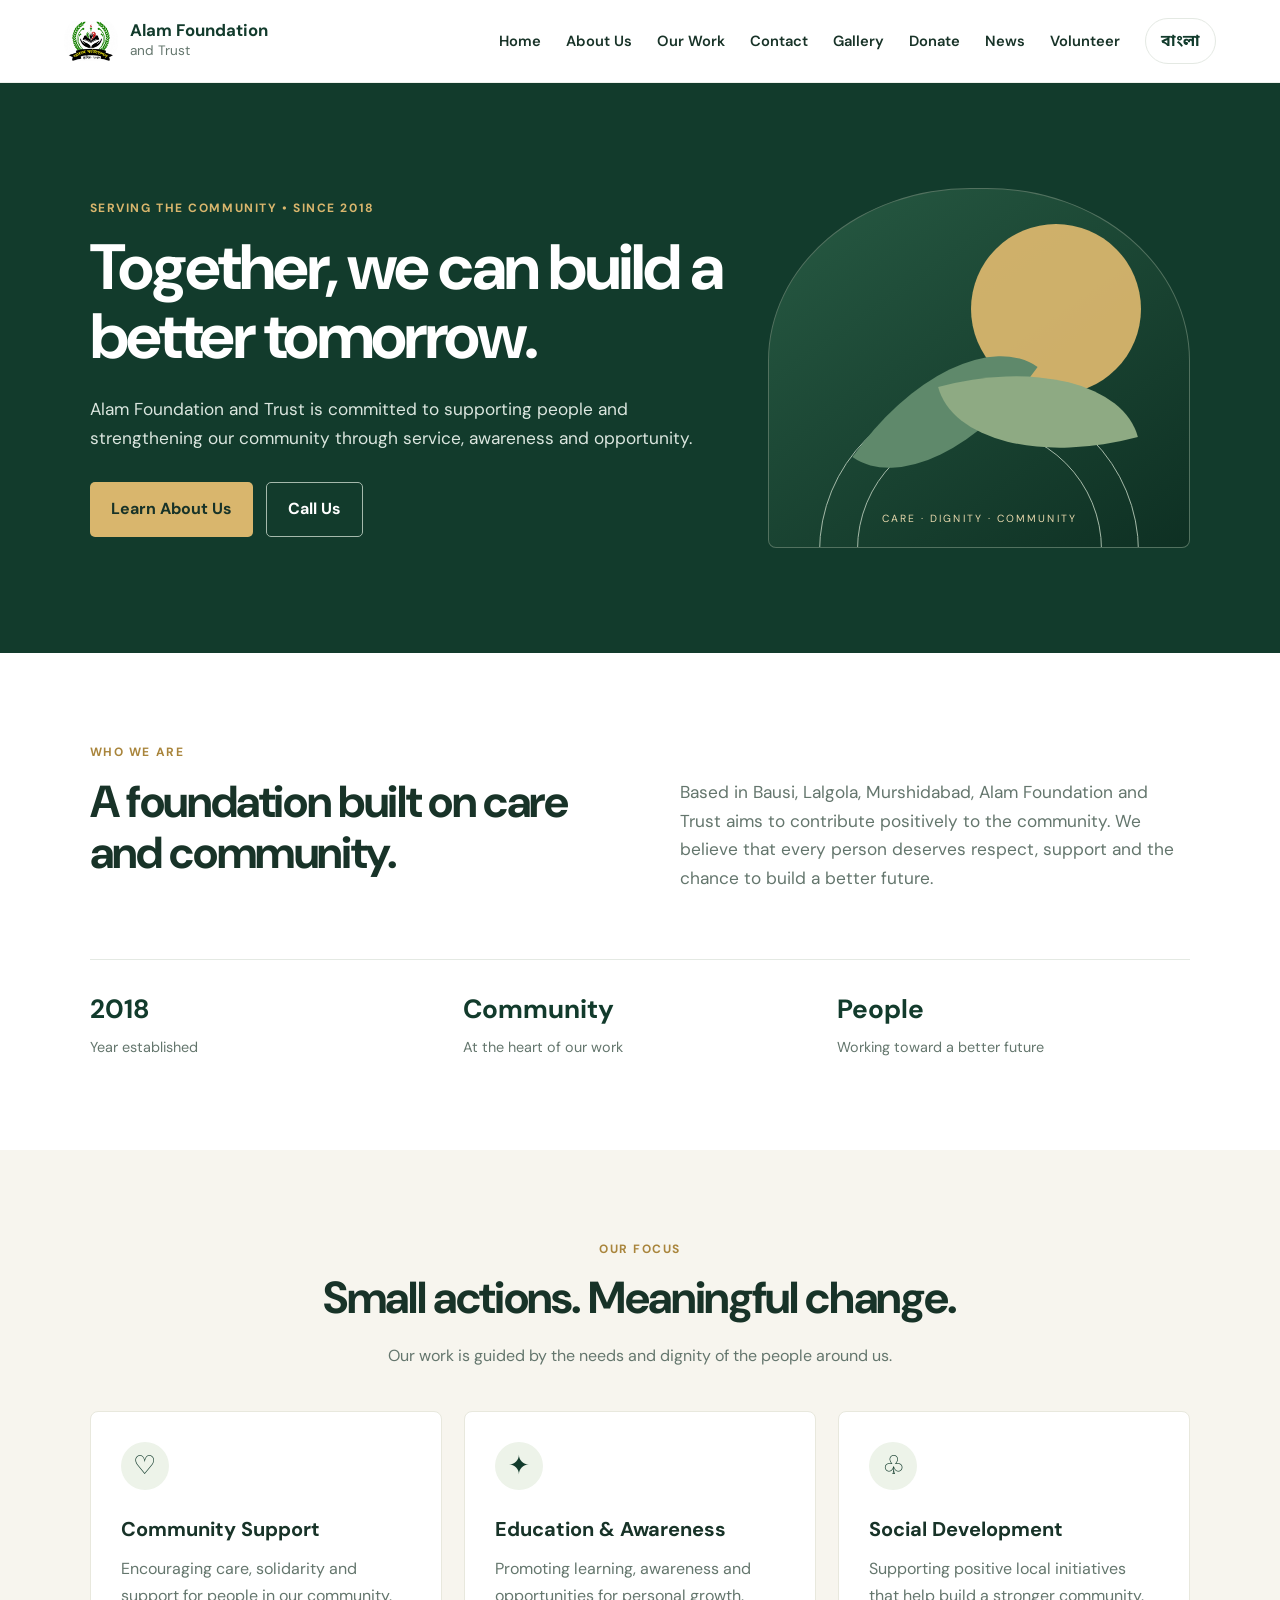
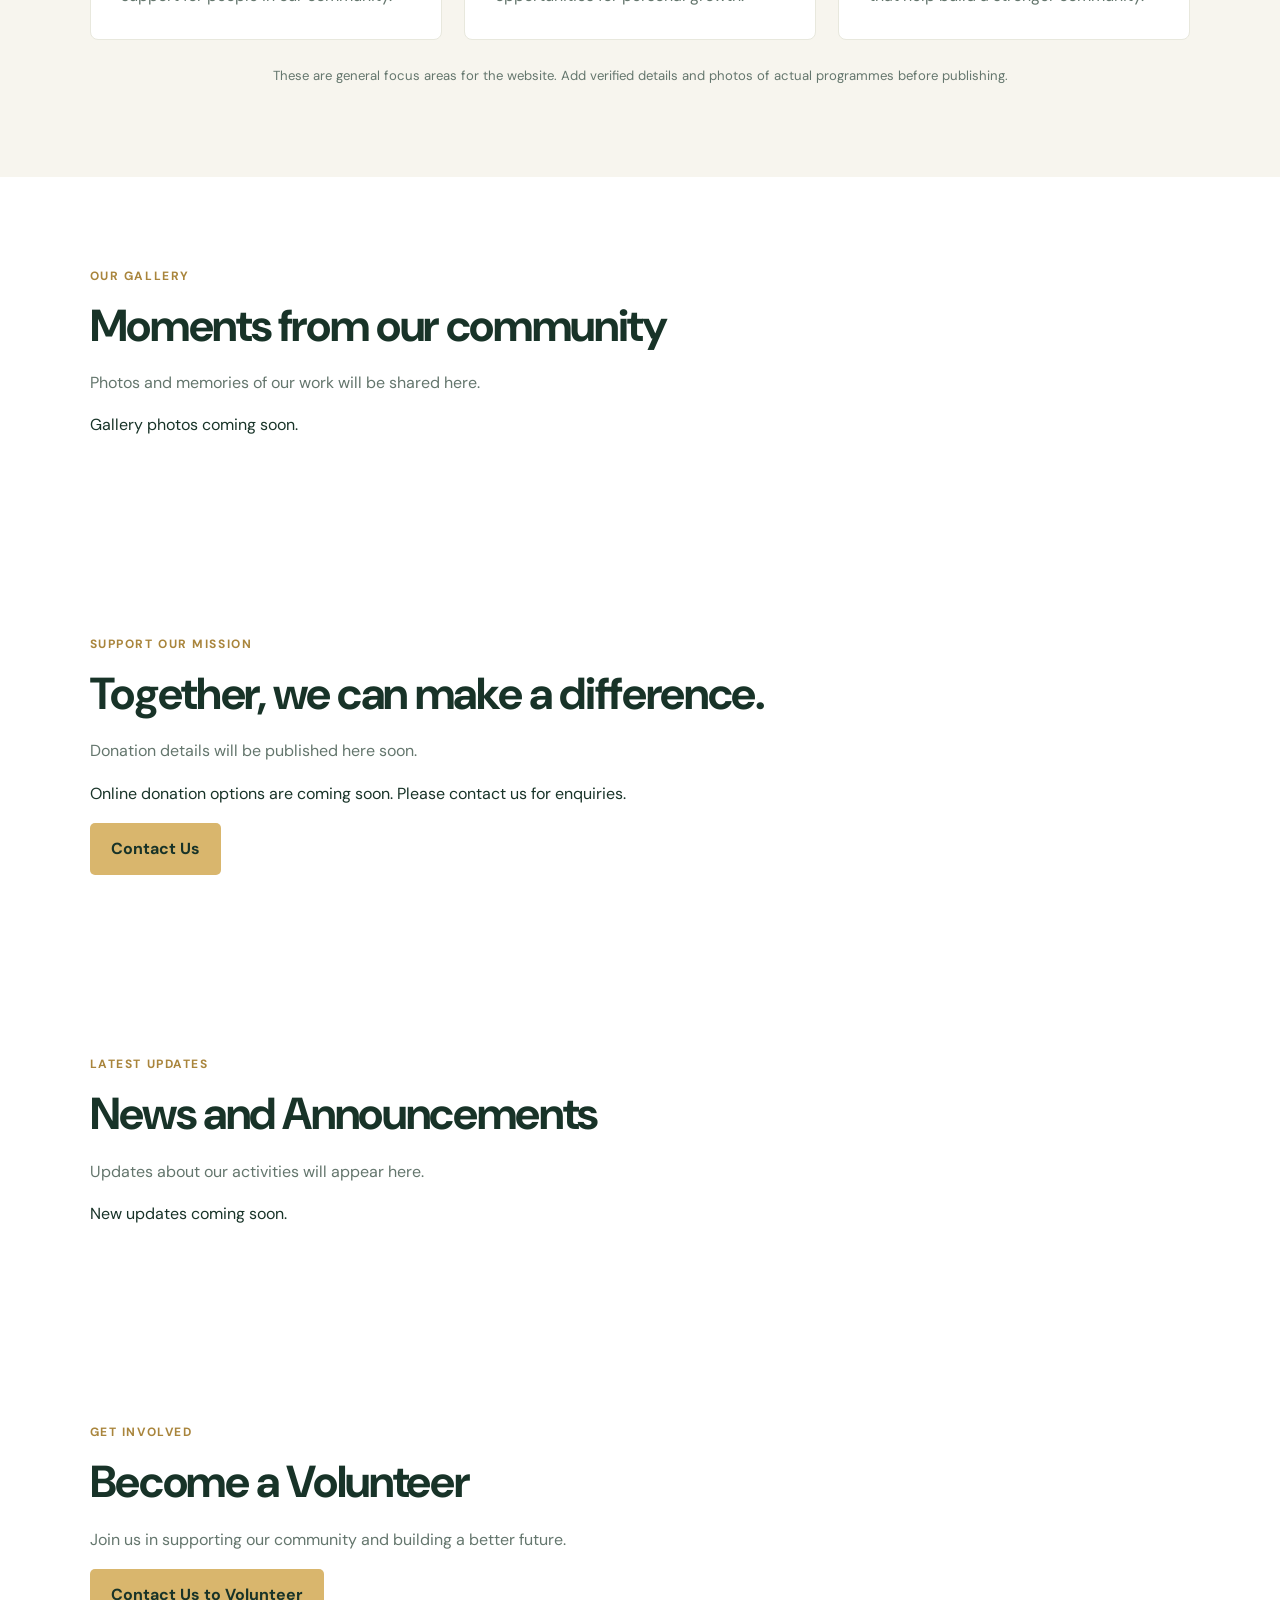
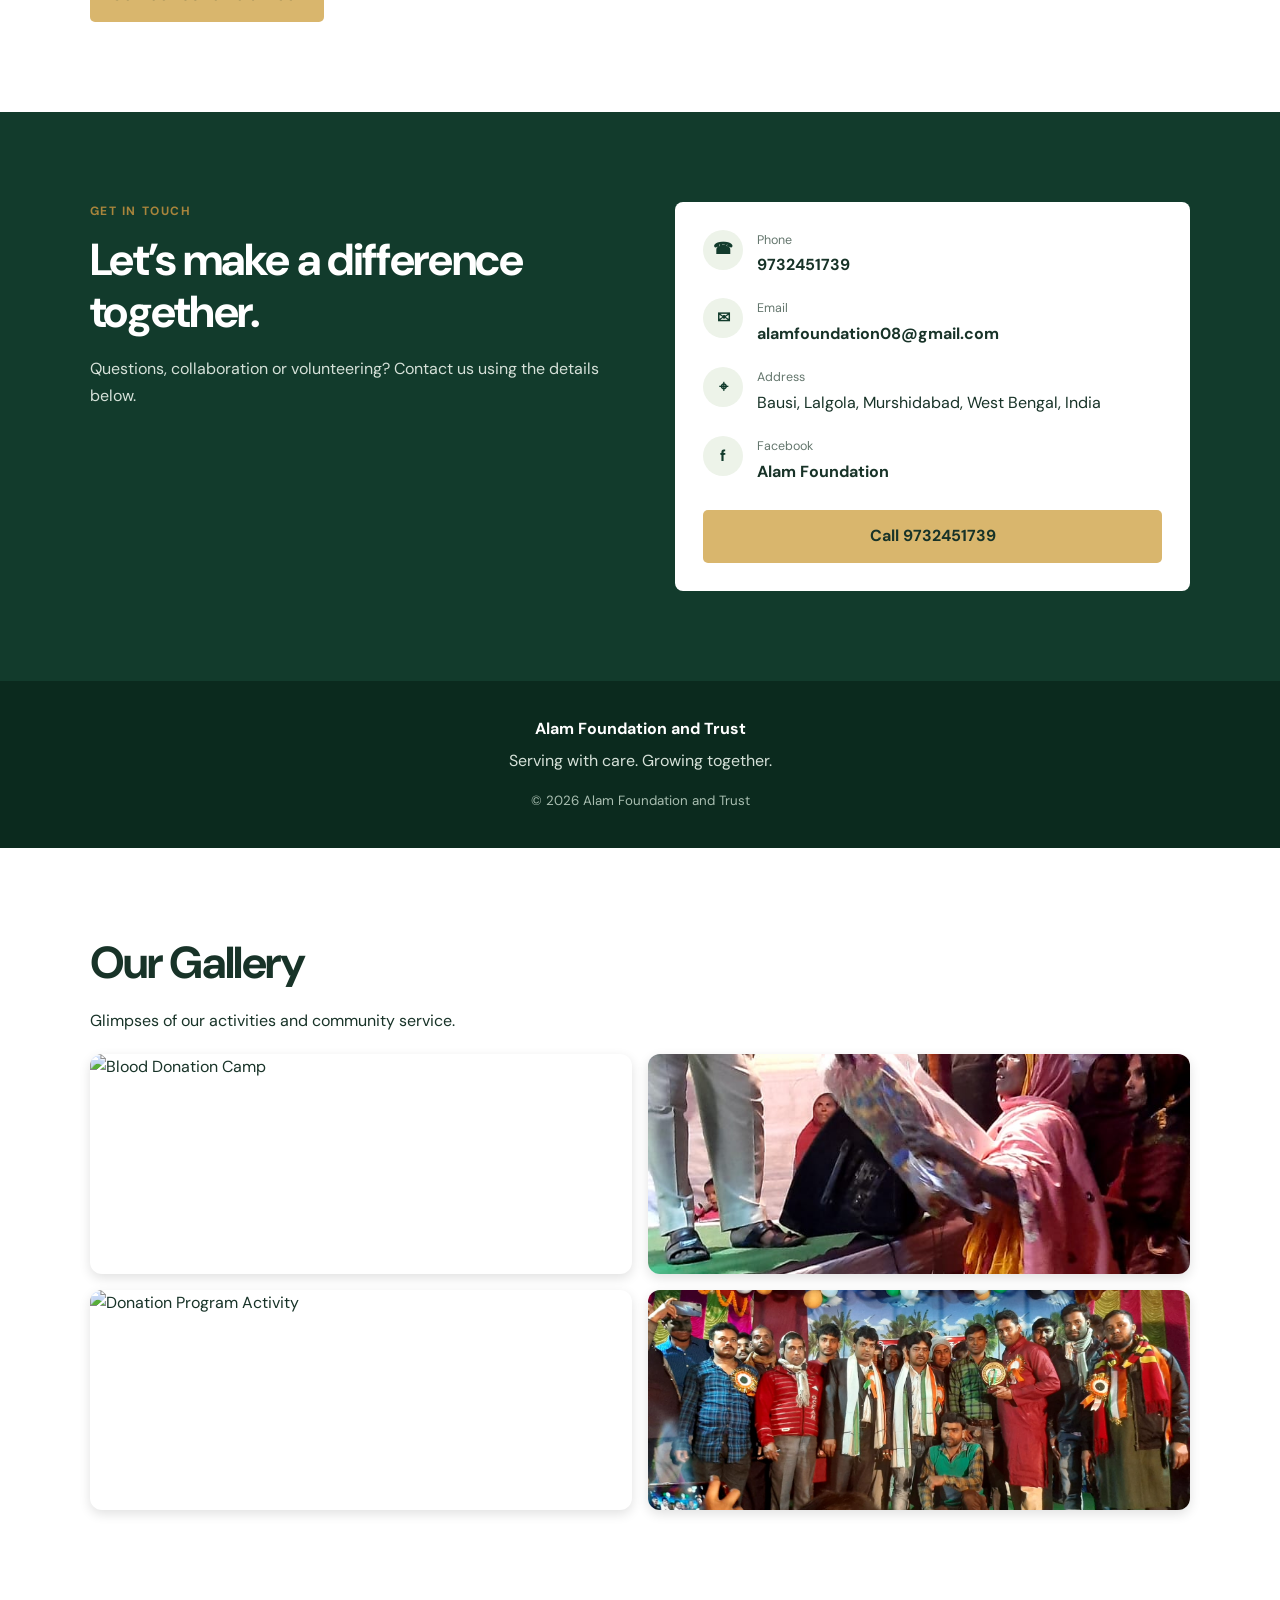
==== index.html @ 1c39ee9f "Update index.html" ====
<!doctype html>
<html lang="en">
<head>
  <meta charset="utf-8">
  <meta name="viewport" content="width=device-width, initial-scale=1">
  <meta name="theme-color" content="#123b2c">
  <meta name="description" content="Alam Foundation and Trust — community support, education and social development in Bausi, Lalgola, Murshidabad.">
  <title>Alam Foundation and Trust</title>
  <link rel="stylesheet" href="styles.css">
</head>
<body>
  <header class="site-header">
    <a class="brand" href="#home" aria-label="Alam Foundation and Trust home">
      <img src="./assets/alam-foundation-logo.png" alt="Alam Foundation and Trust logo" class="logo">
      <span><strong>Alam Foundation</strong><small>and Trust</small></span>
    </a>
    <button class="menu-toggle" id="menuToggle" aria-label="Open navigation" aria-expanded="false">☰</button>
    <nav id="nav">
      <a href="#home" data-en="Home" data-bn="হোম">Home</a>
      <a href="#about" data-en="About Us" data-bn="আমাদের সম্পর্কে">About Us</a>
      <a href="#activities" data-en="Our Work" data-bn="আমাদের কাজ">Our Work</a>
      <a href="#contact" data-en="Contact" data-bn="যোগাযোগ">Contact</a>
      <a href="#gallery" data-en="Gallery" data-bn="গ্যালারি">Gallery</a>
<a href="#donate" data-en="Donate" data-bn="অনুদান">Donate</a>
<a href="#news" data-en="News" data-bn="খবর">News</a>
<a href="#volunteer" data-en="Volunteer" data-bn="স্বেচ্ছাসেবক">Volunteer</a>
      <button id="languageToggle" class="language-btn" type="button">বাংলা</button>
    </nav>
  </header>

  <main>
    <section class="hero" id="home">
      <div class="hero-content">
        <p class="eyebrow" data-en="Serving the community • Since 2018" data-bn="সমাজের পাশে • ২০১৮ সাল থেকে">Serving the community • Since 2018</p>
        <h1 data-en="Together, we can build a better tomorrow." data-bn="একসঙ্গে গড়ে তুলি আরও সুন্দর আগামী।">Together, we can build a better tomorrow.</h1>
        <p class="hero-copy" data-en="Alam Foundation and Trust is committed to supporting people and strengthening our community through service, awareness and opportunity." data-bn="আলম ফাউন্ডেশন অ্যান্ড ট্রাস্ট মানুষের পাশে থাকা এবং সেবা, সচেতনতা ও সুযোগের মাধ্যমে সমাজকে এগিয়ে নিতে প্রতিশ্রুতিবদ্ধ।">Alam Foundation and Trust is committed to supporting people and strengthening our community through service, awareness and opportunity.</p>
        <div class="hero-actions">
          <a class="button button-gold" href="#about" data-en="Learn About Us" data-bn="আমাদের সম্পর্কে জানুন">Learn About Us</a>
          <a class="button button-outline" href="tel:9732451739" data-en="Call Us" data-bn="ফোন করুন">Call Us</a>
        </div>
      </div>
      <div class="hero-art" aria-hidden="true"><div class="sun"></div><div class="circle circle-one"></div><div class="circle circle-two"></div><div class="leaf leaf-one"></div><div class="leaf leaf-two"></div><div class="art-caption">CARE · DIGNITY · COMMUNITY</div></div>
    </section>

    <section class="intro section" id="about">
      <div class="section-heading"><p class="eyebrow" data-en="Who we are" data-bn="আমরা কারা">Who we are</p><h2 data-en="A foundation built on care and community." data-bn="মানবিকতা ও সমাজের ভিত্তিতে গড়া একটি সংগঠন।">A foundation built on care and community.</h2></div>
      <p class="intro-text" data-en="Based in Bausi, Lalgola, Murshidabad, Alam Foundation and Trust aims to contribute positively to the community. We believe that every person deserves respect, support and the chance to build a better future." data-bn="মুর্শিদাবাদের লালগোলার বাউসিতে অবস্থিত আলম ফাউন্ডেশন অ্যান্ড ট্রাস্ট সমাজের কল্যাণে ইতিবাচক ভূমিকা রাখতে চায়। আমরা বিশ্বাস করি, প্রত্যেক মানুষ সম্মান, সহযোগিতা এবং সুন্দর ভবিষ্যৎ গড়ার সুযোগ পাওয়ার যোগ্য।">Based in Bausi, Lalgola, Murshidabad, Alam Foundation and Trust aims to contribute positively to the community. We believe that every person deserves respect, support and the chance to build a better future.</p>
      <div class="facts"><div><strong>2018</strong><span data-en="Year established" data-bn="প্রতিষ্ঠার বছর">Year established</span></div><div><strong>Community</strong><span data-en="At the heart of our work" data-bn="আমাদের কাজের মূল লক্ষ্য">At the heart of our work</span></div><div><strong>People</strong><span data-en="Working toward a better future" data-bn="উন্নত ভবিষ্যতের পথে একসঙ্গে">Working toward a better future</span></div></div>
    </section>

    <section class="work-section section" id="activities">
      <div class="section-heading"><p class="eyebrow" data-en="Our focus" data-bn="আমাদের লক্ষ্য">Our focus</p><h2 data-en="Small actions. Meaningful change." data-bn="ছোট উদ্যোগ, অর্থবহ পরিবর্তন।">Small actions. Meaningful change.</h2><p data-en="Our work is guided by the needs and dignity of the people around us." data-bn="আমাদের কাজ পরিচালিত হয় মানুষের প্রয়োজন ও মর্যাদাকে গুরুত্ব দিয়ে।">Our work is guided by the needs and dignity of the people around us.</p></div>
      <div class="cards">
        <article class="card"><div class="card-icon">♡</div><h3 data-en="Community Support" data-bn="সমাজের পাশে">Community Support</h3><p data-en="Encouraging care, solidarity and support for people in our community." data-bn="সমাজের মানুষের জন্য সহমর্মিতা, ঐক্য ও সহযোগিতাকে উৎসাহিত করা।">Encouraging care, solidarity and support for people in our community.</p></article>
        <article class="card"><div class="card-icon">✦</div><h3 data-en="Education & Awareness" data-bn="শিক্ষা ও সচেতনতা">Education & Awareness</h3><p data-en="Promoting learning, awareness and opportunities for personal growth." data-bn="শিক্ষা, সচেতনতা এবং ব্যক্তিগত বিকাশের সুযোগকে এগিয়ে নেওয়া।">Promoting learning, awareness and opportunities for personal growth.</p></article>
        <article class="card"><div class="card-icon">♧</div><h3 data-en="Social Development" data-bn="সামাজিক উন্নয়ন">Social Development</h3><p data-en="Supporting positive local initiatives that help build a stronger community." data-bn="শক্তিশালী সমাজ গড়তে ইতিবাচক স্থানীয় উদ্যোগকে সহযোগিতা করা।">Supporting positive local initiatives that help build a stronger community.</p></article>
      </div>
      <p class="note" data-en="These are general focus areas for the website. Add verified details and photos of actual programmes before publishing." data-bn="ওয়েবসাইটের জন্য এগুলি সাধারণ লক্ষ্য হিসেবে দেওয়া হয়েছে। প্রকাশের আগে প্রকৃত কার্যক্রমের যাচাই করা তথ্য ও ছবি যোগ করুন।">These are general focus areas for the website. Add verified details and photos of actual programmes before publishing.</p>
    </section>

    <!-- Gallery Section -->
    <section class="section" id="gallery">
      <div class="section-heading">
        <p class="eyebrow" data-en="Our Gallery" data-bn="আমাদের গ্যালারি">Our Gallery</p>
        <h2 data-en="Moments from our community" data-bn="আমাদের কার্যক্রমের মুহূর্ত">Moments from our community</h2>
        <p data-en="Photos and memories of our work will be shared here." data-bn="আমাদের কাজের ছবি ও স্মৃতি এখানে শেয়ার করা হবে।">Photos and memories of our work will be shared here.</p>
      </div>
      <p data-en="Gallery photos coming soon." data-bn="গ্যালারির ছবি শীঘ্রই যোগ করা হবে।">Gallery photos coming soon.</p>
    </section>

    <!-- Donate Section -->
    <section class="section" id="donate">
      <div class="section-heading">
        <p class="eyebrow" data-en="Support Our Mission" data-bn="আমাদের উদ্যোগে সহযোগিতা করুন">Support Our Mission</p>
        <h2 data-en="Together, we can make a difference." data-bn="একসঙ্গে আমরা পরিবর্তন আনতে পারি।">Together, we can make a difference.</h2>
        <p data-en="Donation details will be published here soon." data-bn="অনুদানের তথ্য শীঘ্রই এখানে প্রকাশ করা হবে।">Donation details will be published here soon.</p>
      </div>
      <p data-en="Online donation options are coming soon. Please contact us for enquiries." data-bn="অনলাইনে অনুদানের ব্যবস্থা শীঘ্রই যোগ করা হবে। জানতে আমাদের সঙ্গে যোগাযোগ করুন।">Online donation options are coming soon. Please contact us for enquiries.</p>
      <a class="button button-gold" href="mailto:alamfoundation08@gmail.com" data-en="Contact Us" data-bn="যোগাযোগ করুন">Contact Us</a>
    </section>

    <!-- News Section -->
    <section class="section" id="news">
      <div class="section-heading">
        <p class="eyebrow" data-en="Latest Updates" data-bn="সর্বশেষ আপডেট">Latest Updates</p>
        <h2 data-en="News and Announcements" data-bn="খবর ও ঘোষণা">News and Announcements</h2>
        <p data-en="Updates about our activities will appear here." data-bn="আমাদের কার্যক্রমের খবর এখানে প্রকাশ করা হবে।">Updates about our activities will appear here.</p>
      </div>
      <p data-en="New updates coming soon." data-bn="নতুন আপডেট শীঘ্রই প্রকাশ করা হবে।">New updates coming soon.</p>
    </section>

    <!-- Volunteer Section -->
    <section class="section" id="volunteer">
      <div class="section-heading">
        <p class="eyebrow" data-en="Get Involved" data-bn="আমাদের সঙ্গে যুক্ত হোন">Get Involved</p>
        <h2 data-en="Become a Volunteer" data-bn="স্বেচ্ছাসেবক হিসেবে যুক্ত হোন">Become a Volunteer</h2>
        <p data-en="Join us in supporting our community and building a better future." data-bn="সমাজের পাশে দাঁড়াতে এবং সুন্দর ভবিষ্যৎ গড়তে আমাদের সঙ্গে যুক্ত হোন।">Join us in supporting our community and building a better future.</p>
      </div>
      <a class="button button-gold" href="mailto:alamfoundation08@gmail.com?subject=Volunteer%20Enquiry" data-en="Contact Us to Volunteer" data-bn="স্বেচ্ছাসেবার জন্য যোগাযোগ করুন">Contact Us to Volunteer</a>
    </section>
    <section class="contact-section section" id="contact">
      <div class="contact-copy"><p class="eyebrow" data-en="Get in touch" data-bn="যোগাযোগ করুন">Get in touch</p><h2 data-en="Let’s make a difference together." data-bn="চলুন, একসঙ্গে ইতিবাচক পরিবর্তন আনি।">Let’s make a difference together.</h2><p data-en="Questions, collaboration or volunteering? Contact us using the details below." data-bn="কোনো প্রশ্ন, সহযোগিতা বা স্বেচ্ছাসেবায় যুক্ত হতে চাইলে নিচের তথ্য দিয়ে যোগাযোগ করুন।">Questions, collaboration or volunteering? Contact us using the details below.</p></div>
      <div class="contact-details">
        <div class="contact-item"><span class="contact-icon">☎</span><div><small data-en="Phone" data-bn="ফোন">Phone</small><a href="tel:9732451739">9732451739</a></div></div>
        <div class="contact-item"><span class="contact-icon">✉</span><div><small>Email</small><a href="mailto:alamfoundation08@gmail.com">alamfoundation08@gmail.com</a></div></div>
        <div class="contact-item"><span class="contact-icon">⌖</span><div><small data-en="Address" data-bn="ঠিকানা">Address</small><p data-en="Bausi, Lalgola, Murshidabad, West Bengal, India" data-bn="বাউসি, লালগোলা, মুর্শিদাবাদ, পশ্চিমবঙ্গ, ভারত">Bausi, Lalgola, Murshidabad, West Bengal, India</p></div></div>
        <div class="contact-item">
  <span class="contact-icon">f</span>
  <div>
    <small>Facebook</small>
    <a href="https://www.facebook.com/share/1DbmxYzTsM/" target="_blank" rel="noopener noreferrer">Alam Foundation</a>
  </div>
        </div>
        <a class="button button-gold full" href="tel:9732451739" data-en="Call 9732451739" data-bn="ফোন করুন: 9732451739">Call 9732451739</a>
      </div>
    </section>
  </main>
  <footer class="site-footer"><a class="footer-brand" href="#home">Alam Foundation and Trust</a><p data-en="Serving with care. Growing together." data-bn="সেবায় অঙ্গীকারবদ্ধ, উন্নয়নে একসঙ্গে।">Serving with care. Growing together.</p><small>© <span id="year"></span> Alam Foundation and Trust</small></footer>
  <script src="script.js"></script>
<section id="gallery" class="section">
  <h2>Our Gallery</h2>
  <p>Glimpses of our activities and community service.</p>

  <div class="gallery-grid">
    <img src="assets/Blood%20donation%20camp-jpg.jpg"
         alt="Blood Donation Camp">

    <img src="assets/Donation-%20program-jpg.jpg"
         alt="Donation Program">

    <img src="assets/Donation-01%20%20program-jpg.jpg"
         alt="Donation Program Activity">

    <img src="assets/Volunteer-team%2Cjpg.jpg"
         alt="Volunteer Team">
  </div>
</section>

<style>
.gallery-grid {
  display: grid;
  grid-template-columns: repeat(2, minmax(0, 1fr));
  gap: 16px;
  margin-top: 20px;
}

.gallery-grid img {
  width: 100%;
  height: 220px;
  object-fit: cover;
  border-radius: 12px;
  box-shadow: 0 4px 12px rgba(0,0,0,0.12);
}

@media (max-width: 600px) {
  .gallery-grid {
    grid-template-columns: 1fr;
  }
}
</style>
</body>
</html>
---- styles.css ----
@import url('https://fonts.googleapis.com/css2?family=DM+Sans:wght@400;500;600;700&family=Noto+Sans+Bengali:wght@400;500;600;700&display=swap');
:root{--green:#123b2c;--green2:#1e5941;--gold:#d9b66d;--cream:#f7f5ee;--ink:#183328;--muted:#64766d;--white:#fff;--line:#e4e9e3}
*{box-sizing:border-box}html{scroll-behavior:smooth}body{margin:0;color:var(--ink);font-family:"DM Sans","Noto Sans Bengali",sans-serif;line-height:1.65}a{color:inherit}.site-header{height:auto;min-height:82px;padding:14px max(5vw,20px);display:flex;align-items:center;justify-content:space-between;gap:24px;background:#fff;position:sticky;top:0;z-index:20;border-bottom:1px solid #edf0eb}.brand{display:flex;align-items:center;gap:12px;text-decoration:none;color:var(--green)}.logo{width:54px;height:54px;object-fit:contain;border-radius:50%}.brand strong{display:block;font-size:1.05rem;line-height:1.2}.brand small{display:block;color:var(--muted);font-size:.85rem}nav{display:flex;align-items:center;gap:25px}nav a{text-decoration:none;font-size:.92rem;font-weight:600}nav a:hover{color:#98752d}.language-btn,.menu-toggle{border:1px solid var(--line);background:#fff;color:var(--green);border-radius:999px;padding:9px 15px;font:inherit;font-weight:700;cursor:pointer}.menu-toggle{display:none}.hero{min-height:570px;background:var(--green);color:#fff;padding:80px max(7vw,24px);display:grid;grid-template-columns:1.2fr .8fr;align-items:center;gap:45px;overflow:hidden}.hero-content{max-width:680px}.eyebrow{text-transform:uppercase;letter-spacing:.13em;font-size:.75rem;font-weight:700;color:#a9853c;margin:0 0 14px}.hero .eyebrow{color:var(--gold)}h1,h2,h3,p{margin-top:0}h1{font-size:clamp(2.5rem,5vw,4.6rem);line-height:1.08;letter-spacing:-.04em;margin-bottom:24px;max-width:780px}h2{font-size:clamp(2rem,3.5vw,3rem);line-height:1.15;letter-spacing:-.03em;margin-bottom:18px}.hero-copy{font-size:1.08rem;color:#dbe6df;max-width:610px}.hero-actions{display:flex;gap:13px;flex-wrap:wrap;margin-top:30px}.button{display:inline-flex;justify-content:center;align-items:center;text-decoration:none;padding:13px 21px;border-radius:5px;font-weight:700;min-height:48px}.button-gold{background:var(--gold);color:#183328}.button-outline{border:1px solid #a5b9ac;color:#fff}.hero-art{height:360px;position:relative;border:1px solid #52715f;border-radius:48% 48% 8px 8px;background:linear-gradient(145deg,#275a43,#0e3023);overflow:hidden}.sun{position:absolute;width:170px;height:170px;border-radius:50%;background:var(--gold);top:35px;right:48px;opacity:.95}.circle{position:absolute;border:1px solid #a4b9a8;border-radius:50%;width:320px;height:320px;bottom:-165px;left:calc(50% - 160px)}.circle-two{width:245px;height:245px;bottom:-125px;left:calc(50% - 122px)}.leaf{position:absolute;background:#5f896b;width:100px;height:180px;border-radius:100% 0 100% 0;transform:rotate(35deg);bottom:45px;left:30%}.leaf-two{left:52%;transform:rotate(75deg);background:#8eaa83}.art-caption{position:absolute;bottom:20px;width:100%;text-align:center;letter-spacing:.2em;font-size:.65rem;color:#e7d8ad}.section{padding:90px max(7vw,24px)}.intro{display:grid;grid-template-columns:1fr 1fr;gap:25px 80px;align-items:start}.section-heading{max-width:680px}.intro-text{color:var(--muted);font-size:1.08rem;margin-top:35px}.facts{grid-column:1/-1;display:grid;grid-template-columns:repeat(3,1fr);gap:20px;margin-top:25px;border-top:1px solid var(--line);padding-top:28px}.facts div{display:flex;flex-direction:column;gap:4px}.facts strong{font-size:1.65rem;color:var(--green)}.facts span{color:var(--muted);font-size:.9rem}.work-section{background:var(--cream)}.work-section .section-heading{text-align:center;margin:0 auto 42px}.section-heading>p:not(.eyebrow){color:var(--muted)}.cards{display:grid;grid-template-columns:repeat(3,1fr);gap:22px}.card{background:#fff;border:1px solid #e8e8dd;padding:30px;border-radius:8px}.card-icon{width:48px;height:48px;display:grid;place-items:center;background:#edf3e9;color:var(--green);font-size:1.6rem;border-radius:50%;margin-bottom:23px}.card h3{font-size:1.25rem;margin-bottom:10px}.card p{color:var(--muted);margin-bottom:0}.note{font-size:.82rem;color:var(--muted);text-align:center;margin:25px auto 0;max-width:760px}.contact-section{display:grid;grid-template-columns:1fr 1fr;gap:70px;background:var(--green);color:#fff}.contact-copy{max-width:520px}.contact-copy>p:not(.eyebrow){color:#d6e1d9}.contact-details{background:#fff;color:var(--ink);padding:28px;border-radius:8px;display:flex;flex-direction:column;gap:20px}.contact-item{display:flex;gap:14px;align-items:flex-start}.contact-icon{width:40px;height:40px;display:grid;place-items:center;background:#edf3e9;border-radius:50%;color:var(--green);font-weight:700;flex-shrink:0}.contact-item small{display:block;color:var(--muted);font-size:.78rem;margin-bottom:2px}.contact-item a{font-weight:700;text-decoration:none;overflow-wrap:anywhere}.contact-item p{margin:0}.muted{font-size:.8rem;color:var(--muted)}.full{width:100%;margin-top:5px}.site-footer{text-align:center;padding:35px 20px;background:#0b2a1e;color:#d6e1d9}.footer-brand{font-weight:700;text-decoration:none;color:#fff}.site-footer p{margin:6px 0 12px}.site-footer small{color:#a9beb1}
@media(max-width:760px){.site-header{padding:12px 18px}.logo{width:44px;height:44px}.menu-toggle{display:block}nav{display:none;position:absolute;left:0;right:0;top:100%;padding:18px;background:#fff;border-bottom:1px solid var(--line);flex-direction:column;align-items:stretch;gap:14px}nav.open{display:flex}nav a,.language-btn{text-align:center}.hero{grid-template-columns:1fr;padding-top:65px;padding-bottom:55px;gap:38px}.hero-art{height:250px;max-width:440px;width:100%;margin:auto}.sun{width:120px;height:120px}.section{padding:65px 22px}.intro{grid-template-columns:1fr;gap:10px}.intro-text{margin-top:0}.facts{grid-template-columns:1fr;gap:16px}.cards{grid-template-columns:1fr}.contact-section{grid-template-columns:1fr;gap:28px}.contact-details{padding:22px}h1{font-size:2.8rem}}
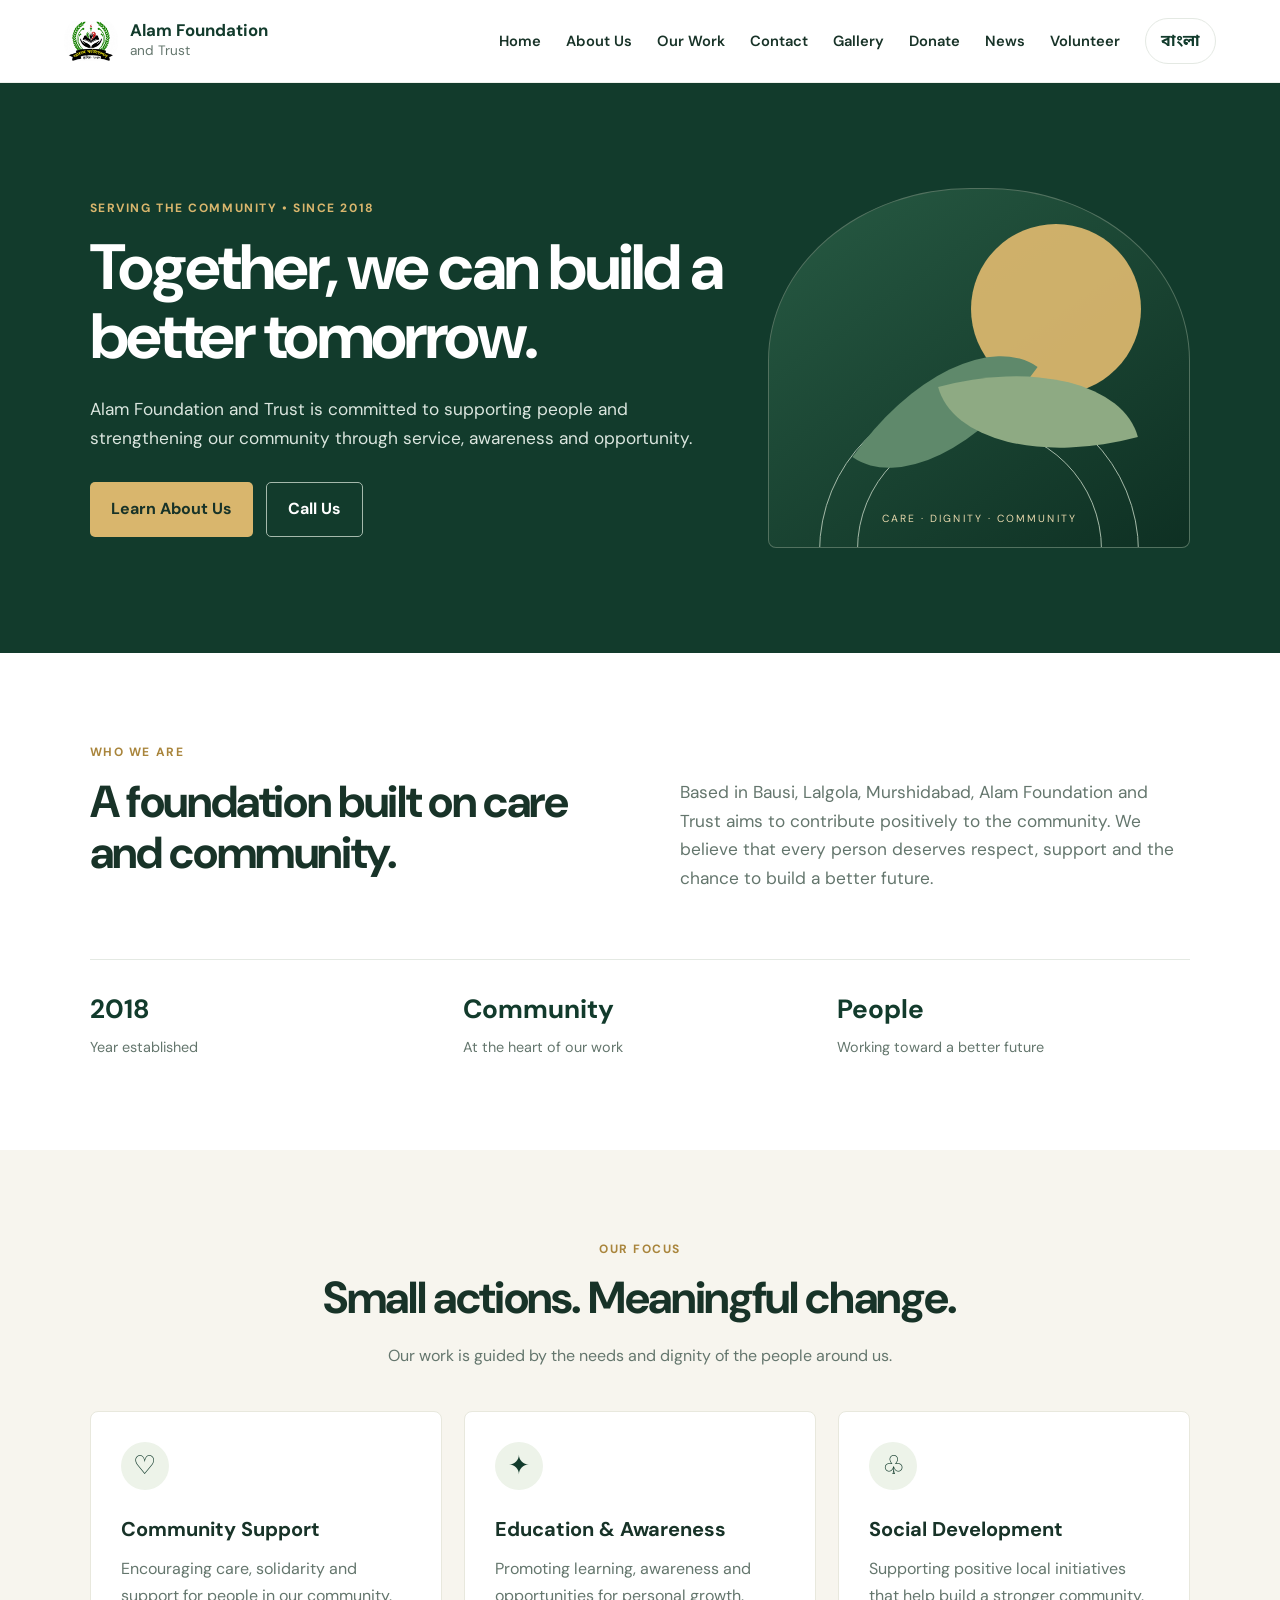
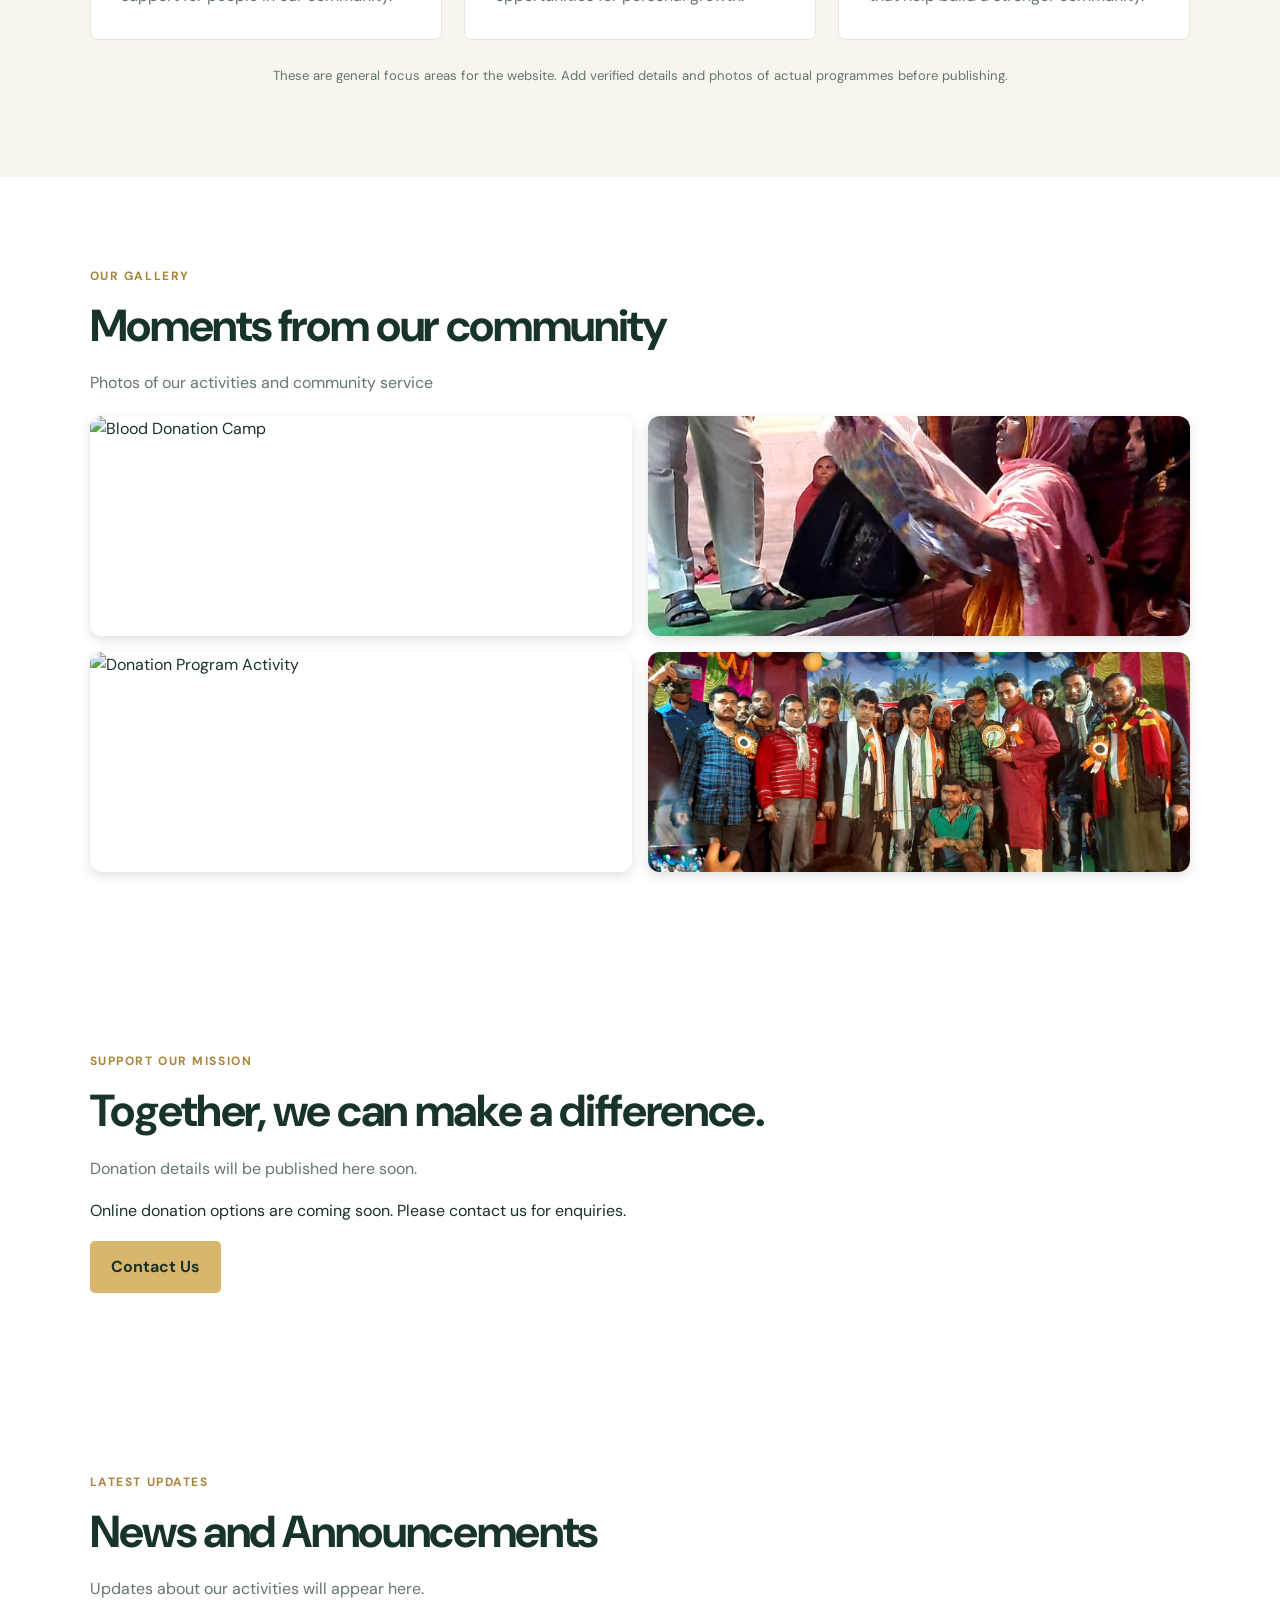
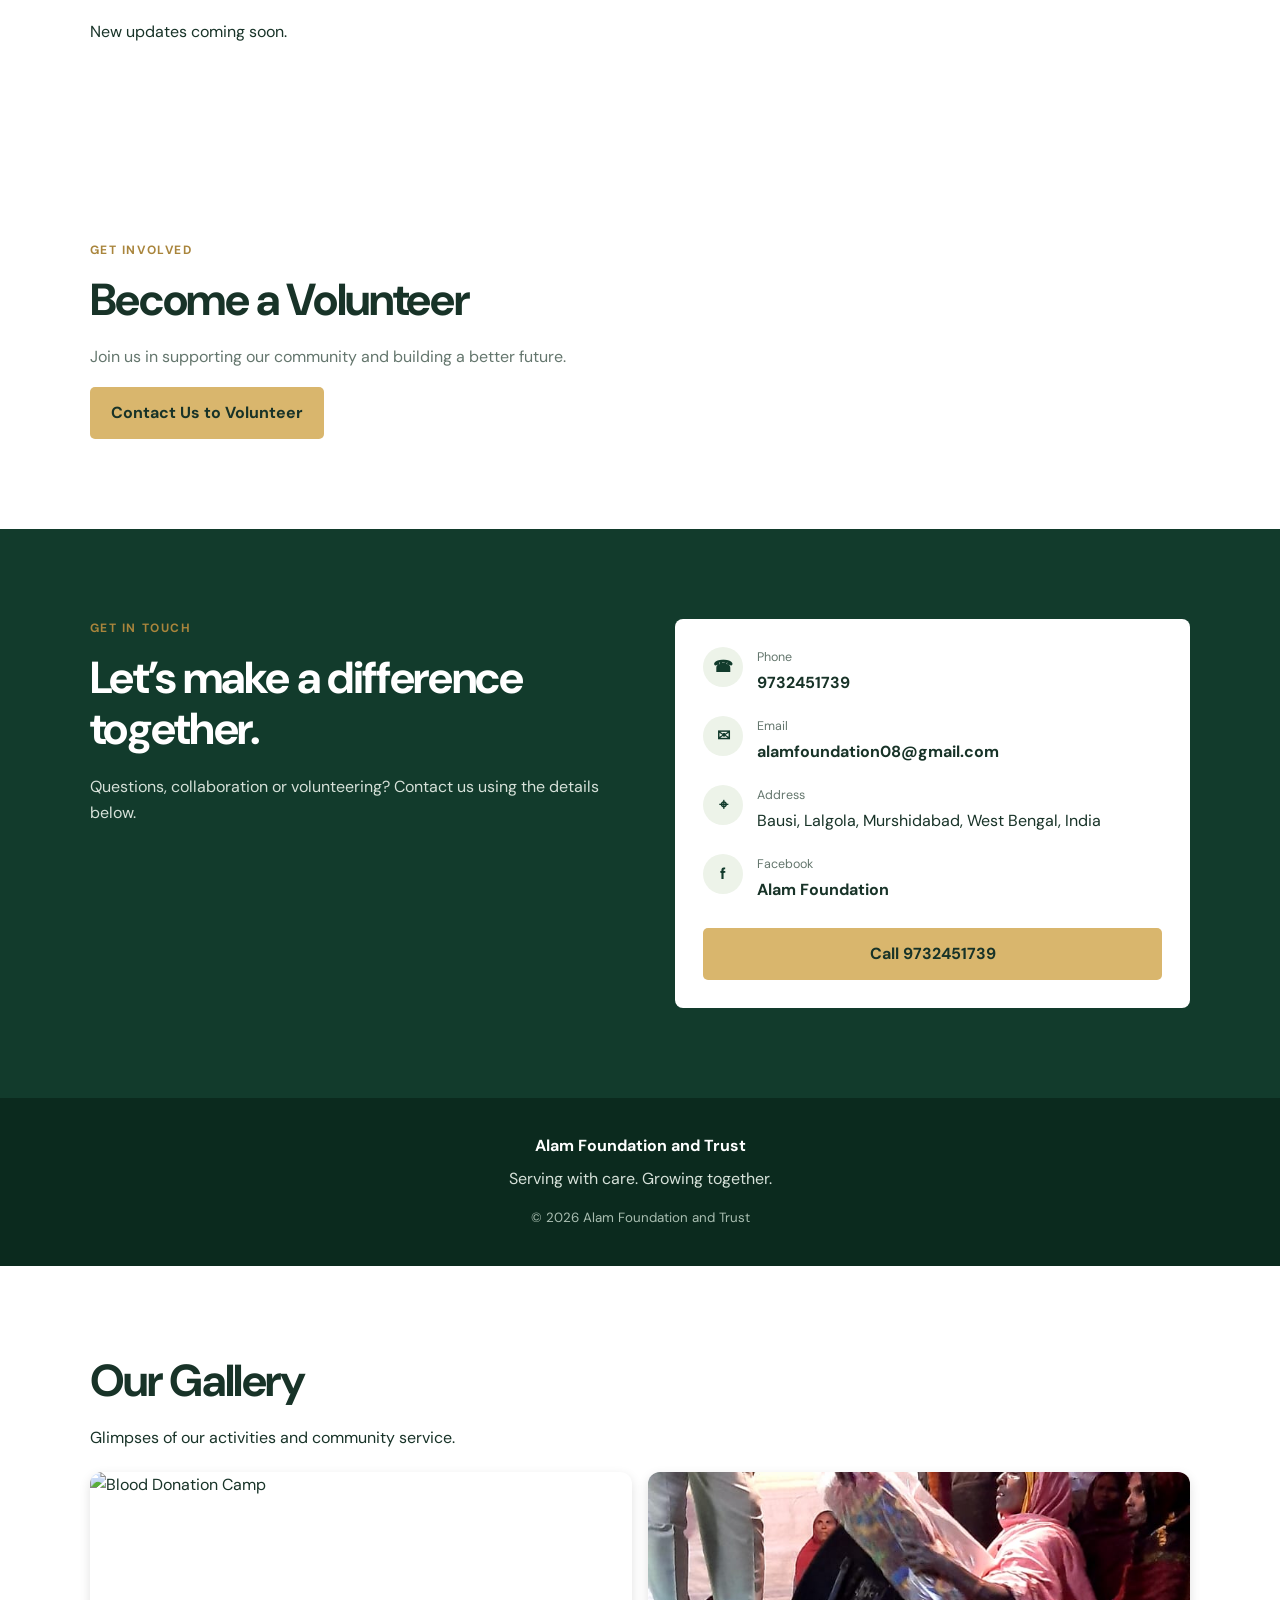
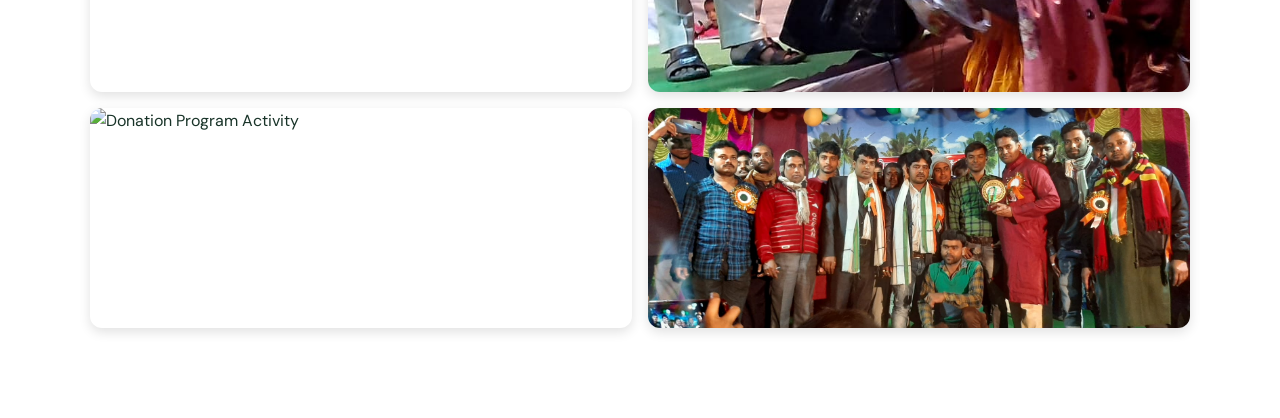
==== commit 1c3805b9: "Update index.html" ====
--- a/index.html
+++ b/index.html
@@ -58,15 +58,44 @@
       <p class="note" data-en="These are general focus areas for the website. Add verified details and photos of actual programmes before publishing." data-bn="ওয়েবসাইটের জন্য এগুলি সাধারণ লক্ষ্য হিসেবে দেওয়া হয়েছে। প্রকাশের আগে প্রকৃত কার্যক্রমের যাচাই করা তথ্য ও ছবি যোগ করুন।">These are general focus areas for the website. Add verified details and photos of actual programmes before publishing.</p>
     </section>
 
-    <!-- Gallery Section -->
-    <section class="section" id="gallery">
-      <div class="section-heading">
-        <p class="eyebrow" data-en="Our Gallery" data-bn="আমাদের গ্যালারি">Our Gallery</p>
-        <h2 data-en="Moments from our community" data-bn="আমাদের কার্যক্রমের মুহূর্ত">Moments from our community</h2>
-        <p data-en="Photos and memories of our work will be shared here." data-bn="আমাদের কাজের ছবি ও স্মৃতি এখানে শেয়ার করা হবে।">Photos and memories of our work will be shared here.</p>
-      </div>
-      <p data-en="Gallery photos coming soon." data-bn="গ্যালারির ছবি শীঘ্রই যোগ করা হবে।">Gallery photos coming soon.</p>
-    </section>
+   <!-- Gallery Section -->
+<section class="section" id="gallery">
+  <div class="section-heading">
+    <p class="eyebrow" data-en="Our Gallery" data-bn="আমাদের গ্যালারি">Our Gallery</p>
+    <h2 data-en="Moments from our community" data-bn="আমাদের কার্যক্রমের মুহূর্ত">Moments from our community</h2>
+    <p data-en="Photos of our activities and community service" data-bn="আমাদের কার্যক্রম ও সমাজসেবার ছবি">Photos of our activities and community service</p>
+  </div>
+
+  <div class="gallery-grid">
+    <img src="assets/Blood%20donation%20camp-jpg.jpg" alt="Blood Donation Camp">
+    <img src="assets/Donation-%20program-jpg.jpg" alt="Donation Program">
+    <img src="assets/Donation-01%20%20program-jpg.jpg" alt="Donation Program Activity">
+    <img src="assets/Volunteer-team%2Cjpg.jpg" alt="Volunteer Team">
+  </div>
+</section>
+
+<style>
+.gallery-grid {
+  display: grid;
+  grid-template-columns: repeat(2, minmax(0, 1fr));
+  gap: 16px;
+  margin-top: 24px;
+}
+
+.gallery-grid img {
+  width: 100%;
+  height: 220px;
+  object-fit: cover;
+  border-radius: 12px;
+  box-shadow: 0 4px 12px rgba(0,0,0,0.12);
+}
+
+@media (max-width: 600px) {
+  .gallery-grid {
+    grid-template-columns: 1fr;
+  }
+}
+</style>
 
     <!-- Donate Section -->
     <section class="section" id="donate">
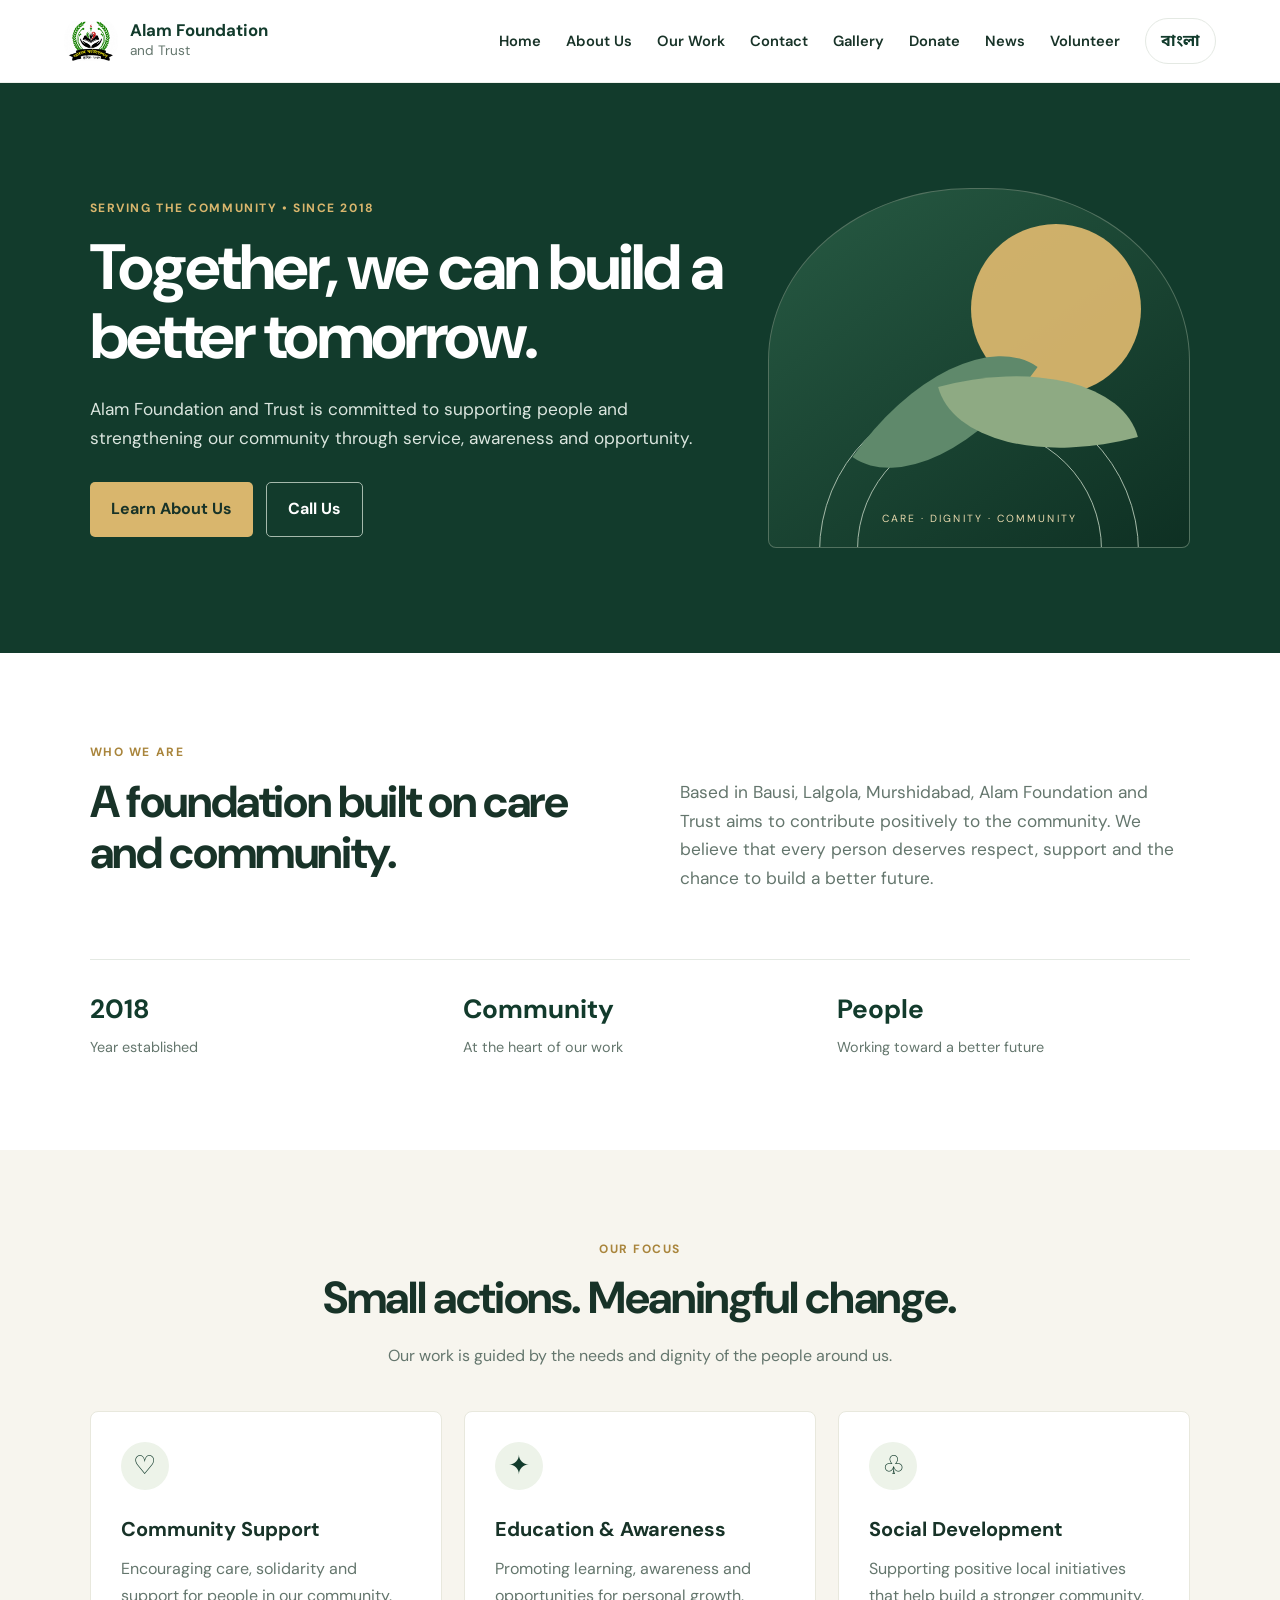
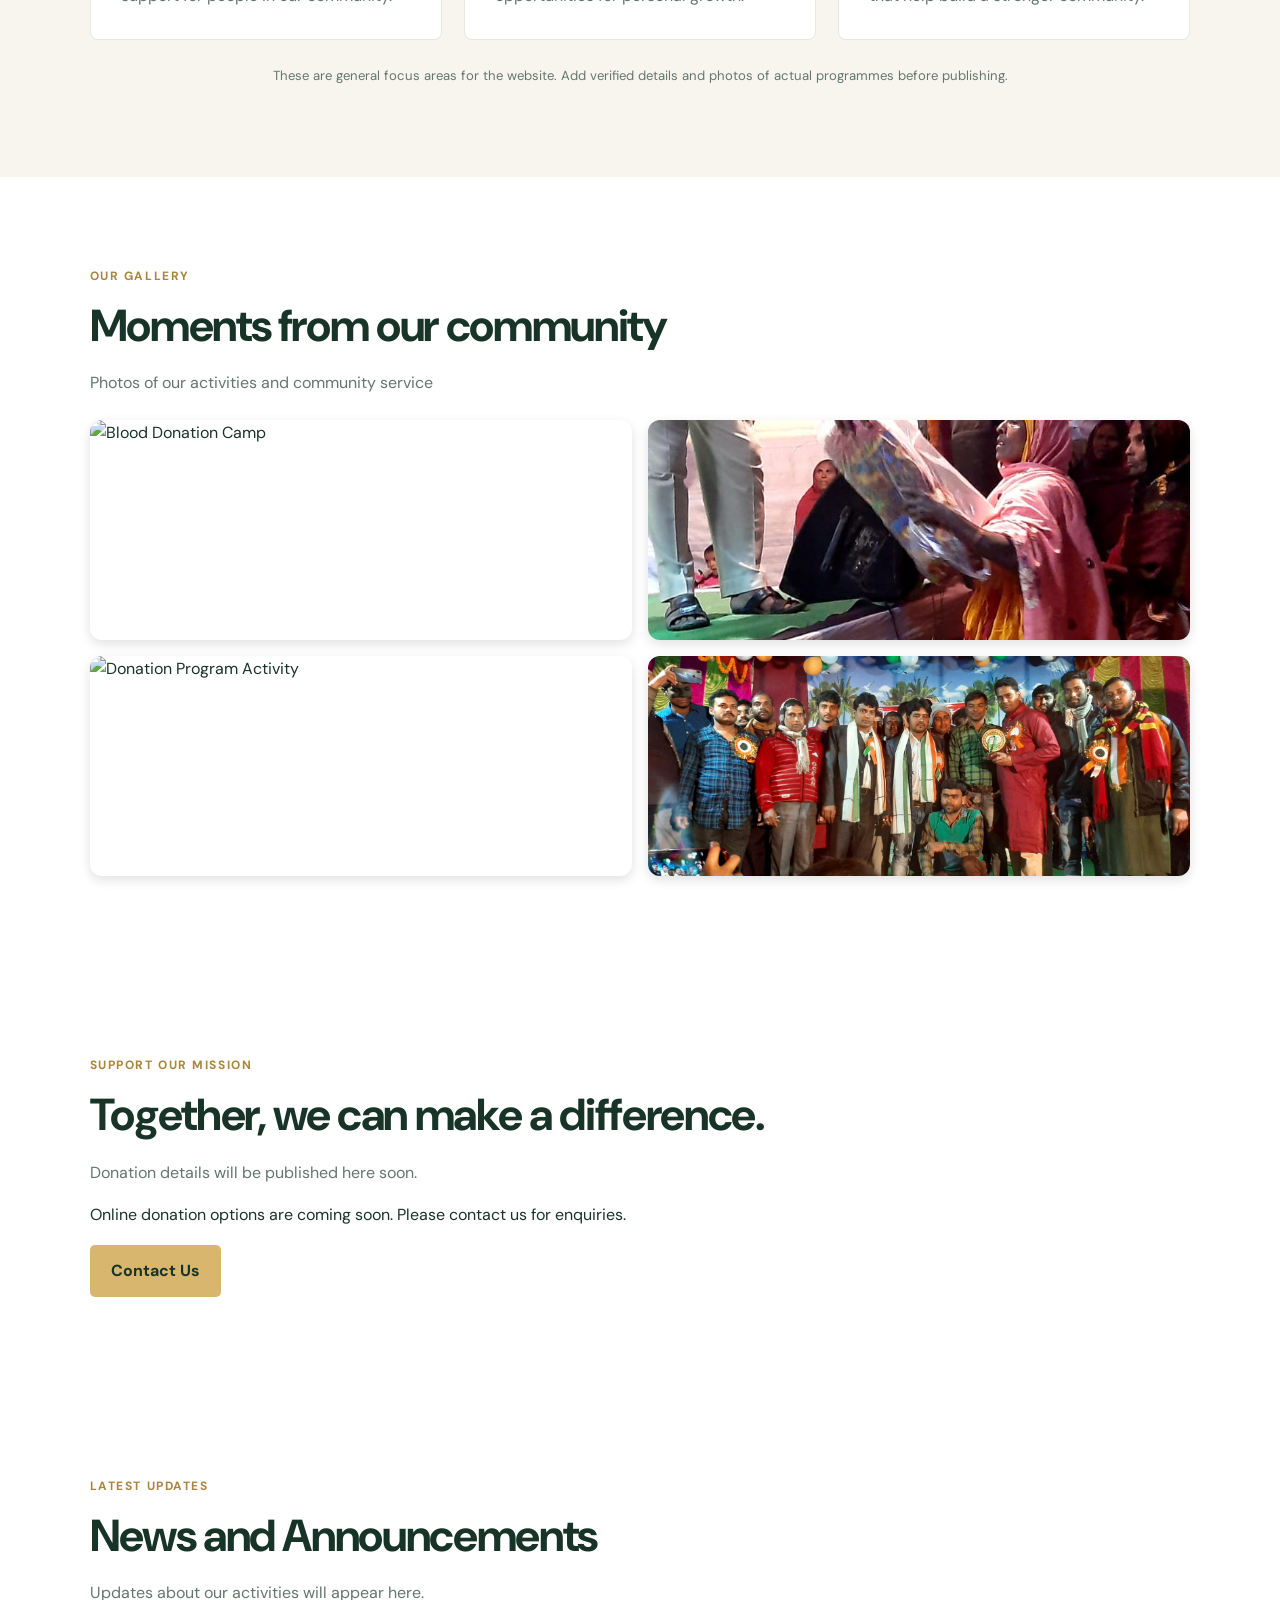
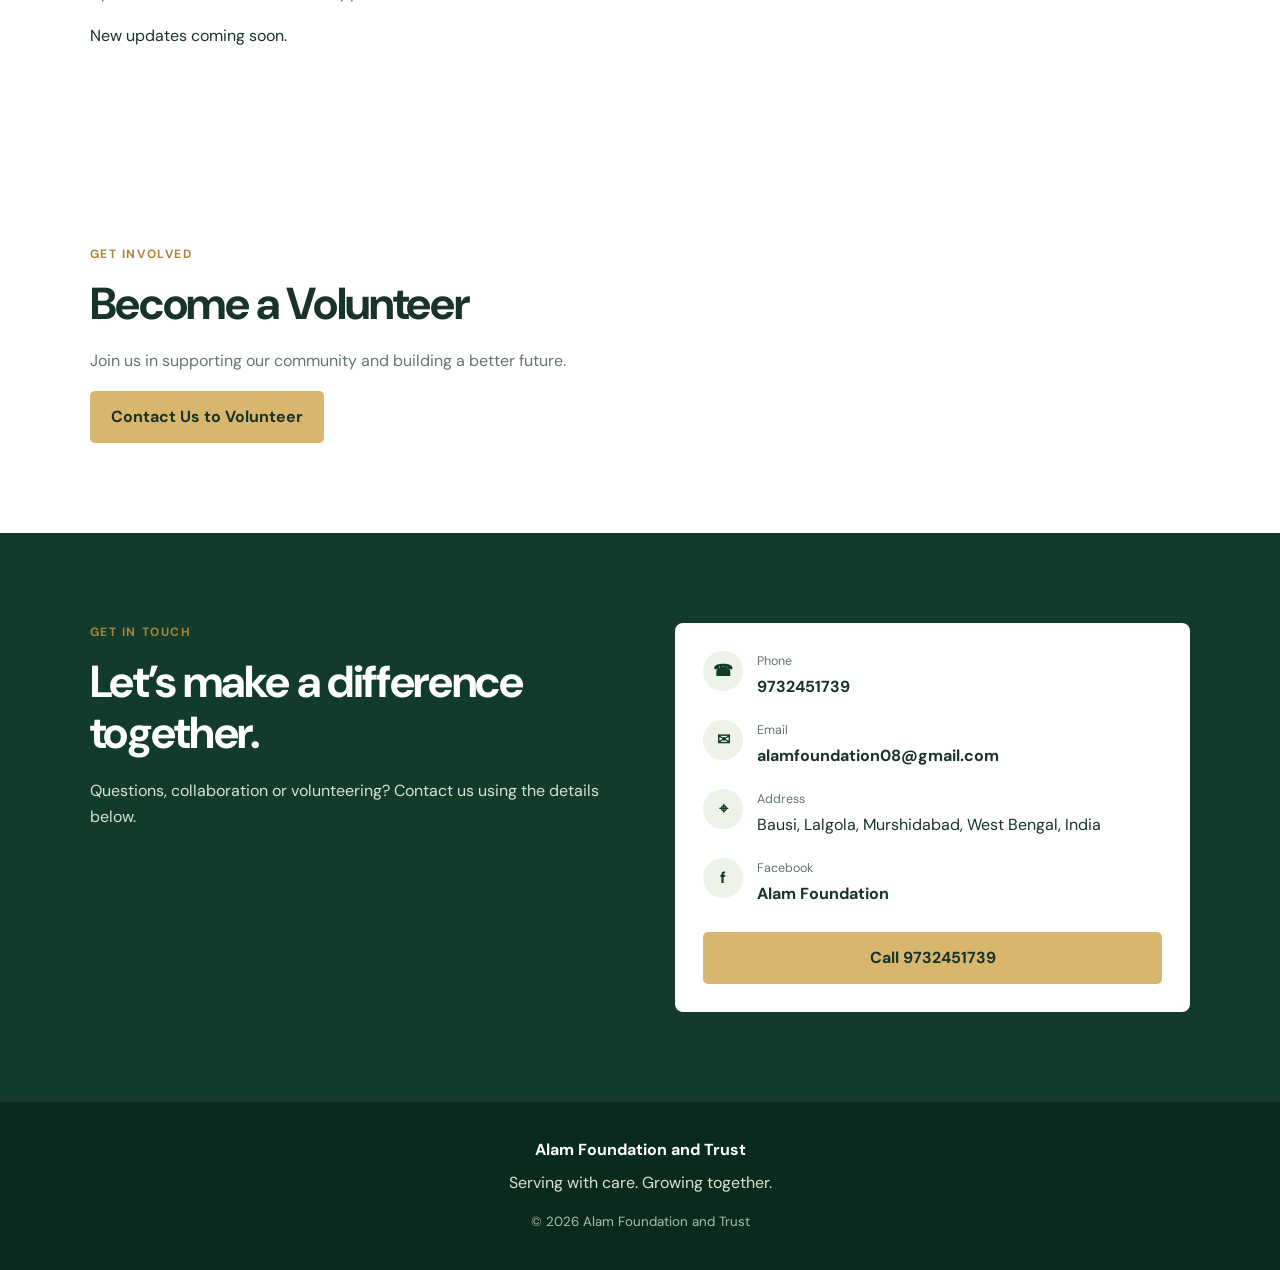
==== commit 8678c5a2: "Update index.html" ====
--- a/index.html
+++ b/index.html
@@ -146,46 +146,6 @@
   </main>
   <footer class="site-footer"><a class="footer-brand" href="#home">Alam Foundation and Trust</a><p data-en="Serving with care. Growing together." data-bn="সেবায় অঙ্গীকারবদ্ধ, উন্নয়নে একসঙ্গে।">Serving with care. Growing together.</p><small>© <span id="year"></span> Alam Foundation and Trust</small></footer>
   <script src="script.js"></script>
-<section id="gallery" class="section">
-  <h2>Our Gallery</h2>
-  <p>Glimpses of our activities and community service.</p>
 
-  <div class="gallery-grid">
-    <img src="assets/Blood%20donation%20camp-jpg.jpg"
-         alt="Blood Donation Camp">
-
-    <img src="assets/Donation-%20program-jpg.jpg"
-         alt="Donation Program">
-
-    <img src="assets/Donation-01%20%20program-jpg.jpg"
-         alt="Donation Program Activity">
-
-    <img src="assets/Volunteer-team%2Cjpg.jpg"
-         alt="Volunteer Team">
-  </div>
-</section>
-
-<style>
-.gallery-grid {
-  display: grid;
-  grid-template-columns: repeat(2, minmax(0, 1fr));
-  gap: 16px;
-  margin-top: 20px;
-}
-
-.gallery-grid img {
-  width: 100%;
-  height: 220px;
-  object-fit: cover;
-  border-radius: 12px;
-  box-shadow: 0 4px 12px rgba(0,0,0,0.12);
-}
-
-@media (max-width: 600px) {
-  .gallery-grid {
-    grid-template-columns: 1fr;
-  }
-}
-</style>
 </body>
 </html>
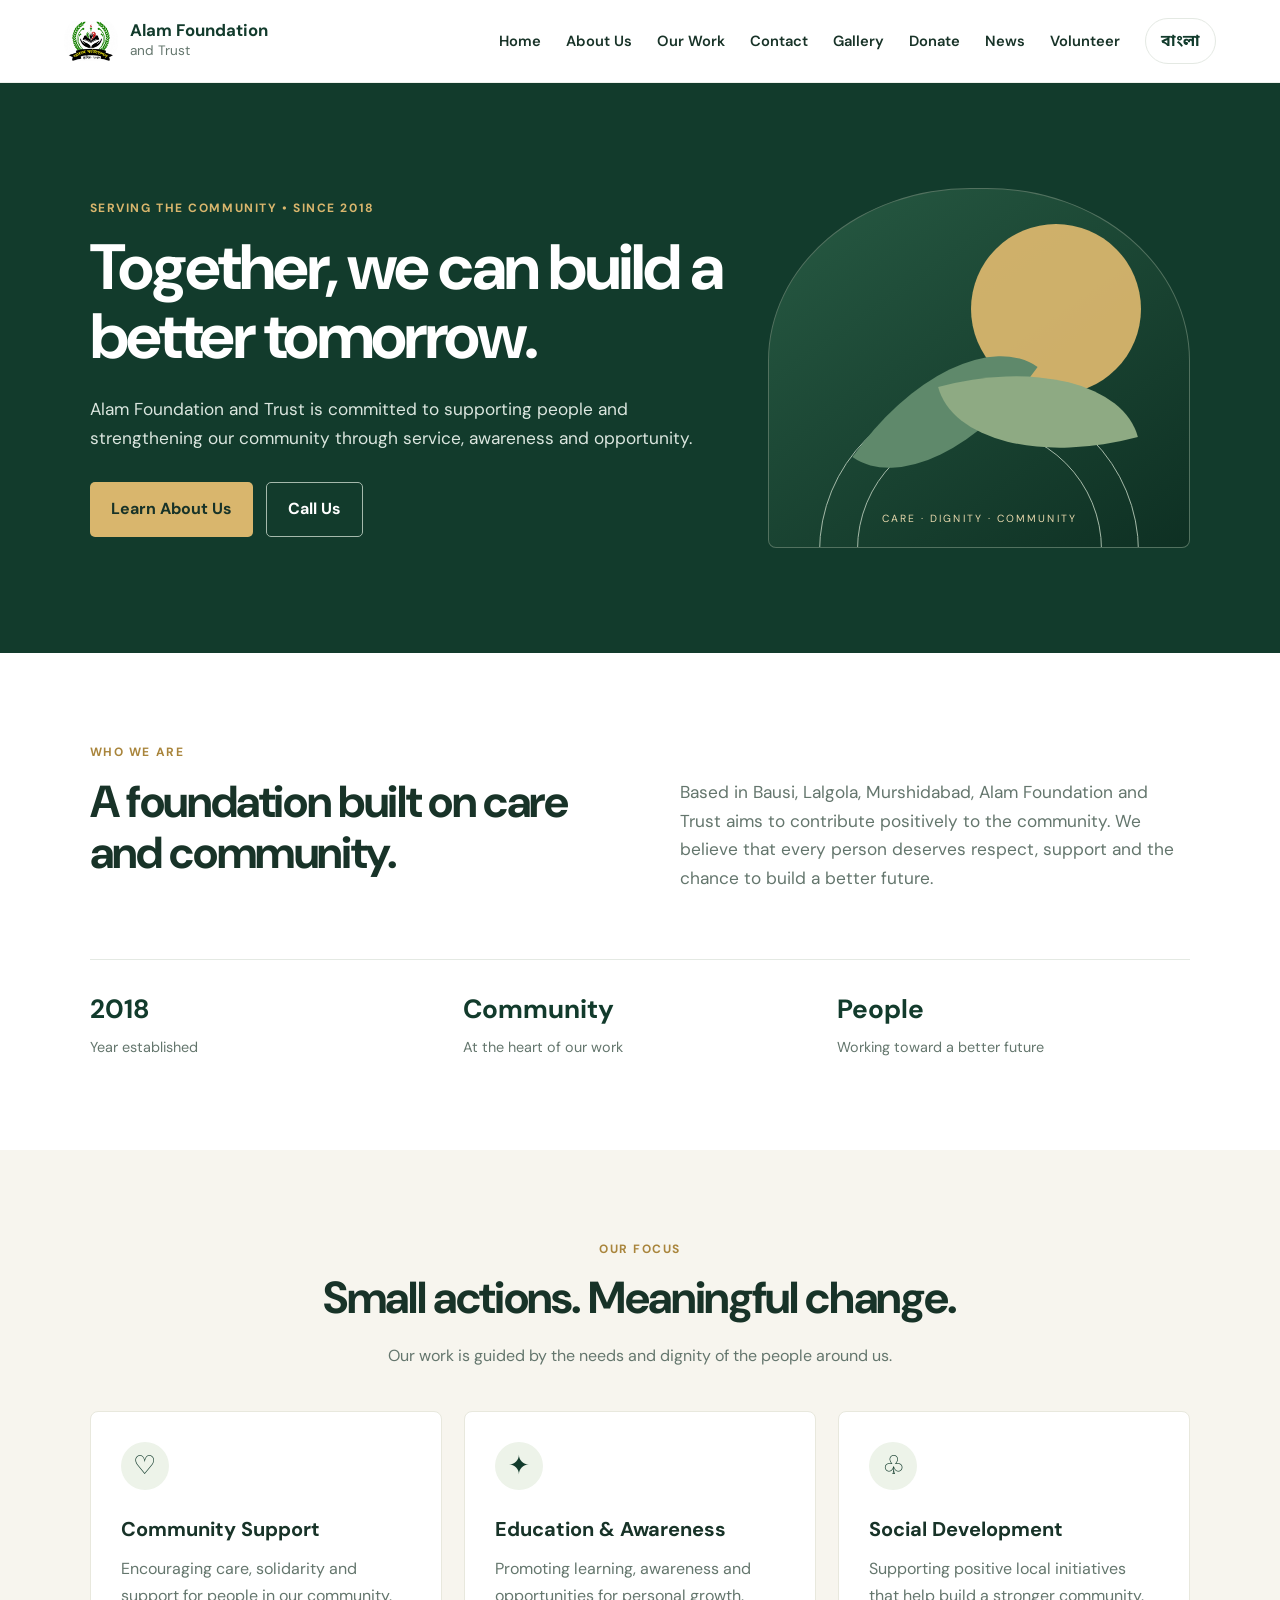
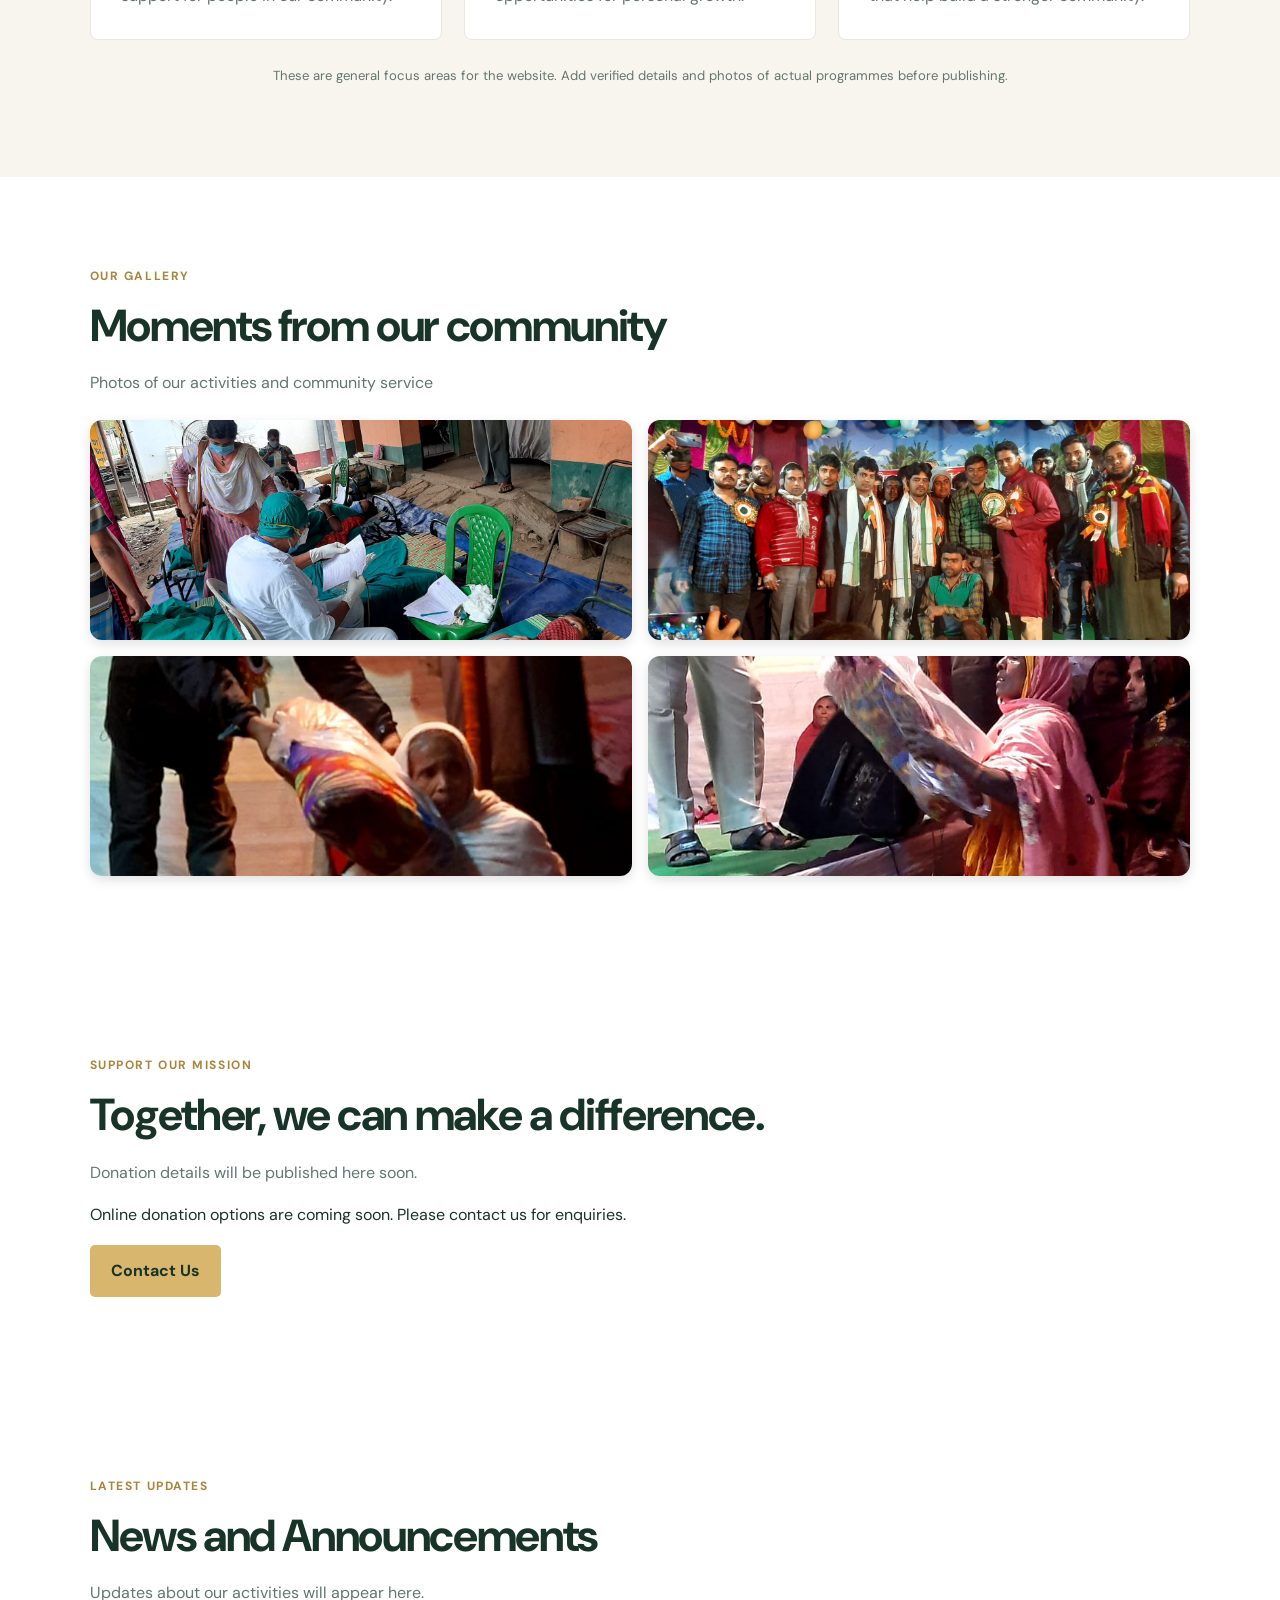
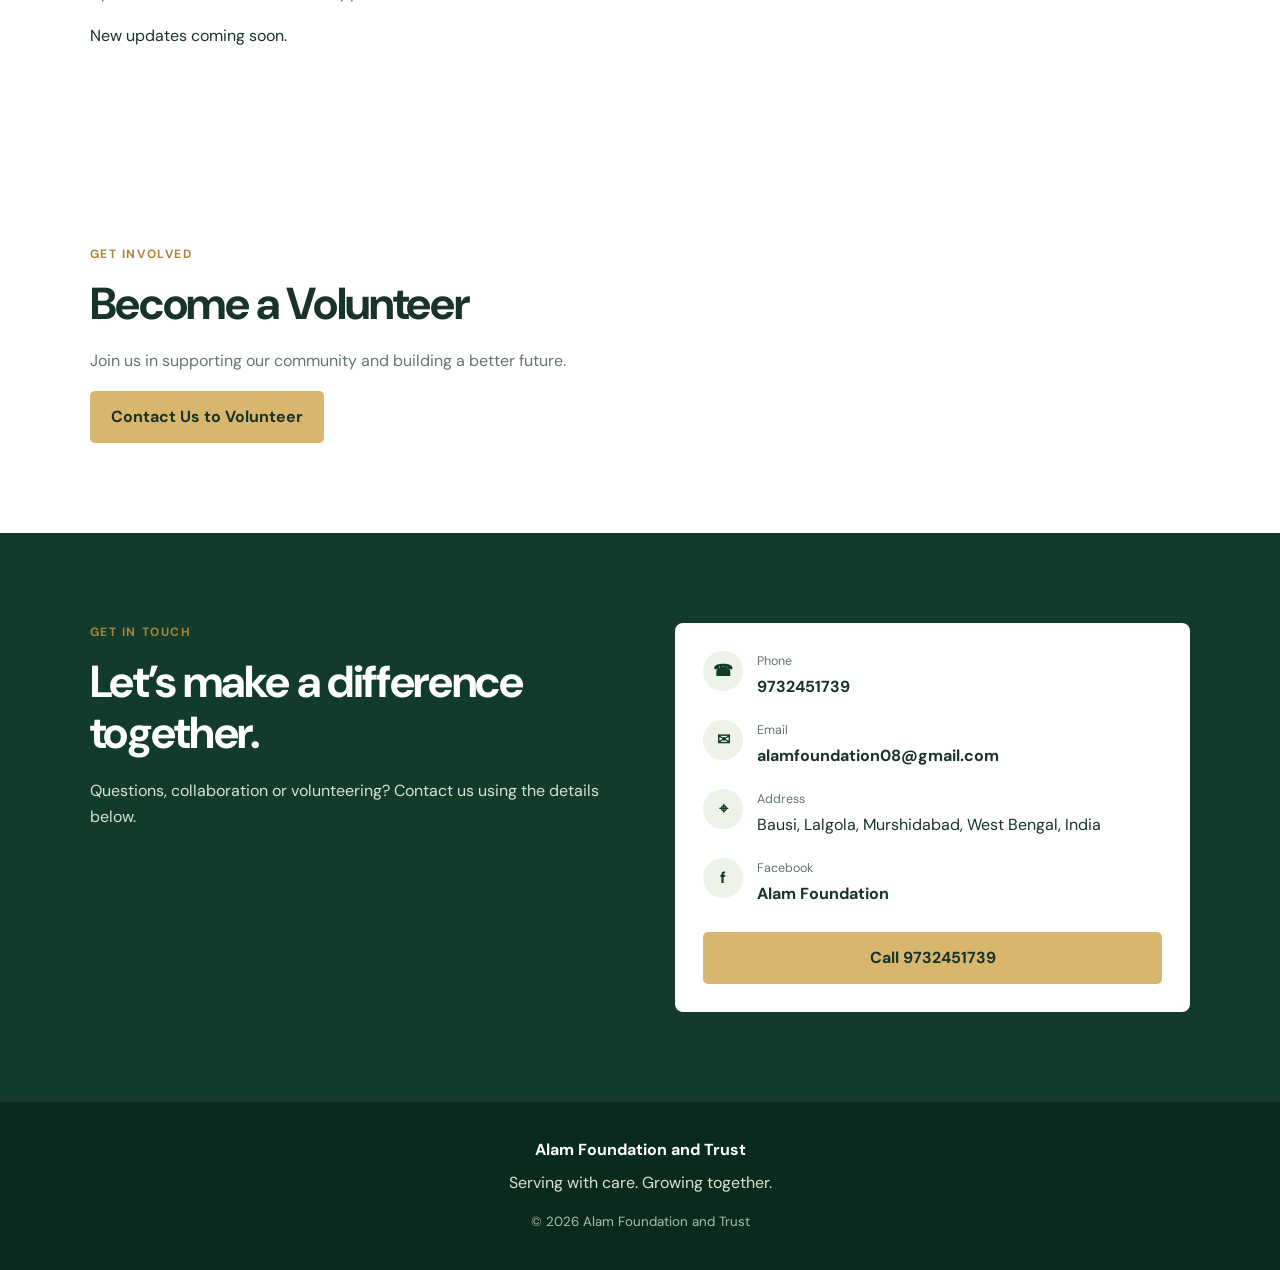
==== commit 56b49ed7: "Update index.html" ====
--- a/index.html
+++ b/index.html
@@ -67,11 +67,11 @@
   </div>
 
   <div class="gallery-grid">
-    <img src="assets/Blood%20donation%20camp-jpg.jpg" alt="Blood Donation Camp">
-    <img src="assets/Donation-%20program-jpg.jpg" alt="Donation Program">
-    <img src="assets/Donation-01%20%20program-jpg.jpg" alt="Donation Program Activity">
-    <img src="assets/Volunteer-team%2Cjpg.jpg" alt="Volunteer Team">
-  </div>
+  <img src="assets/blood-donation-camp.jpg" alt="Blood Donation Camp">
+  <img src="assets/volunteer-team.jpg" alt="Volunteer Team">
+  <img src="assets/donation-program.jpg" alt="Donation Program">
+  <img src="assets/donation-program-2.jpg" alt="Donation Program Activity">
+</div>
 </section>
 
 <style>
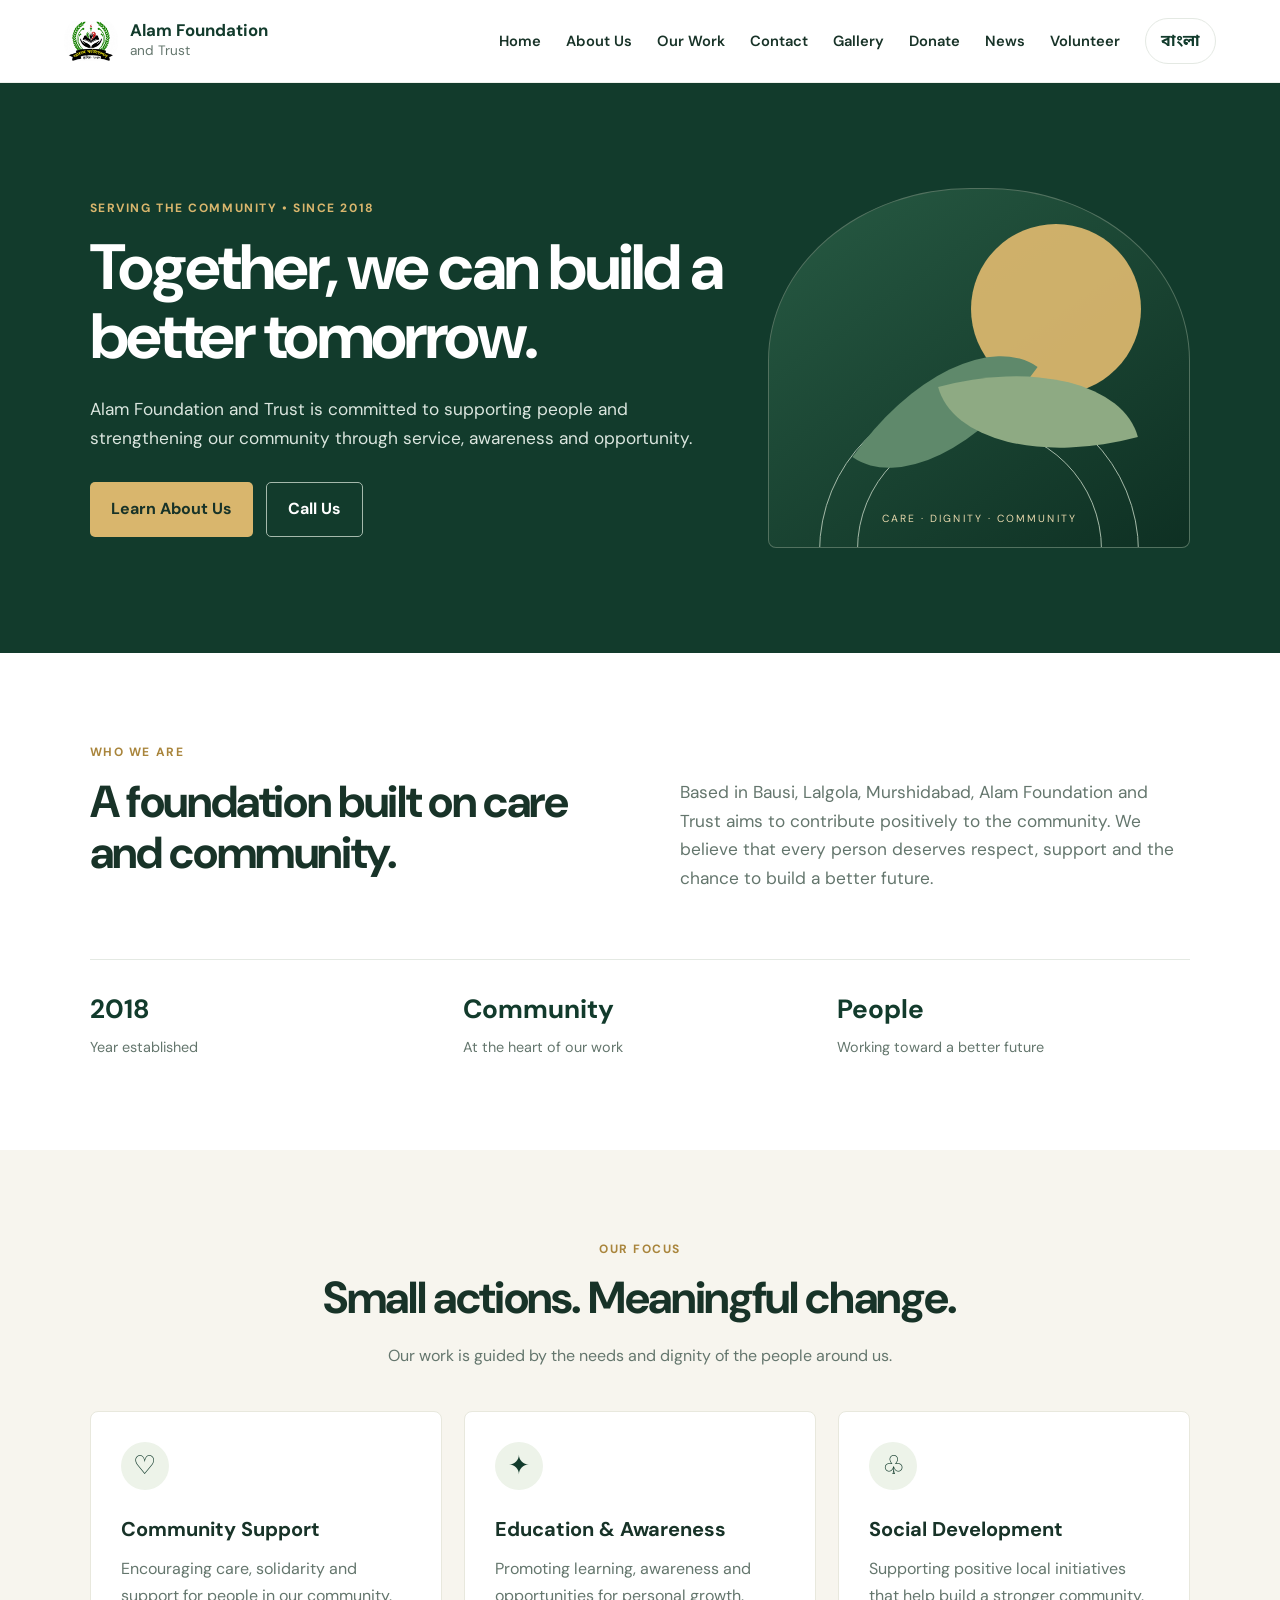
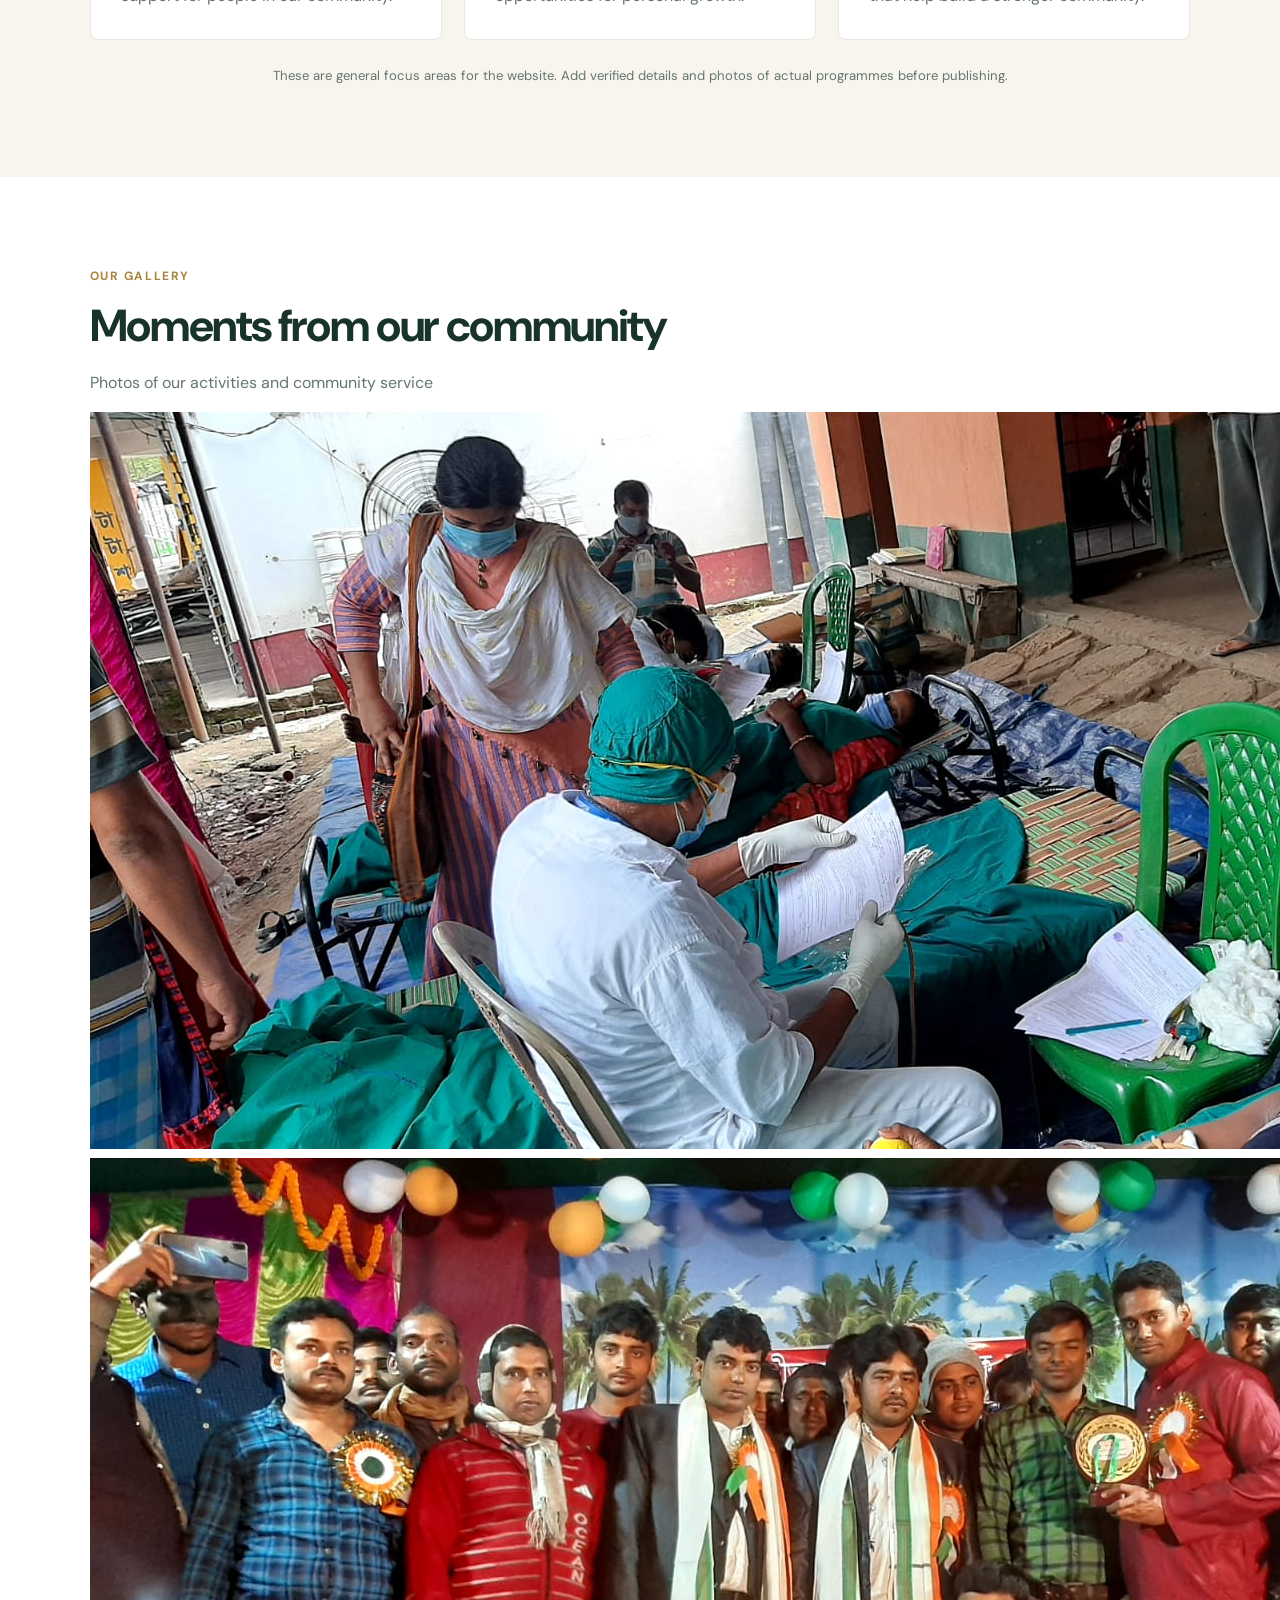
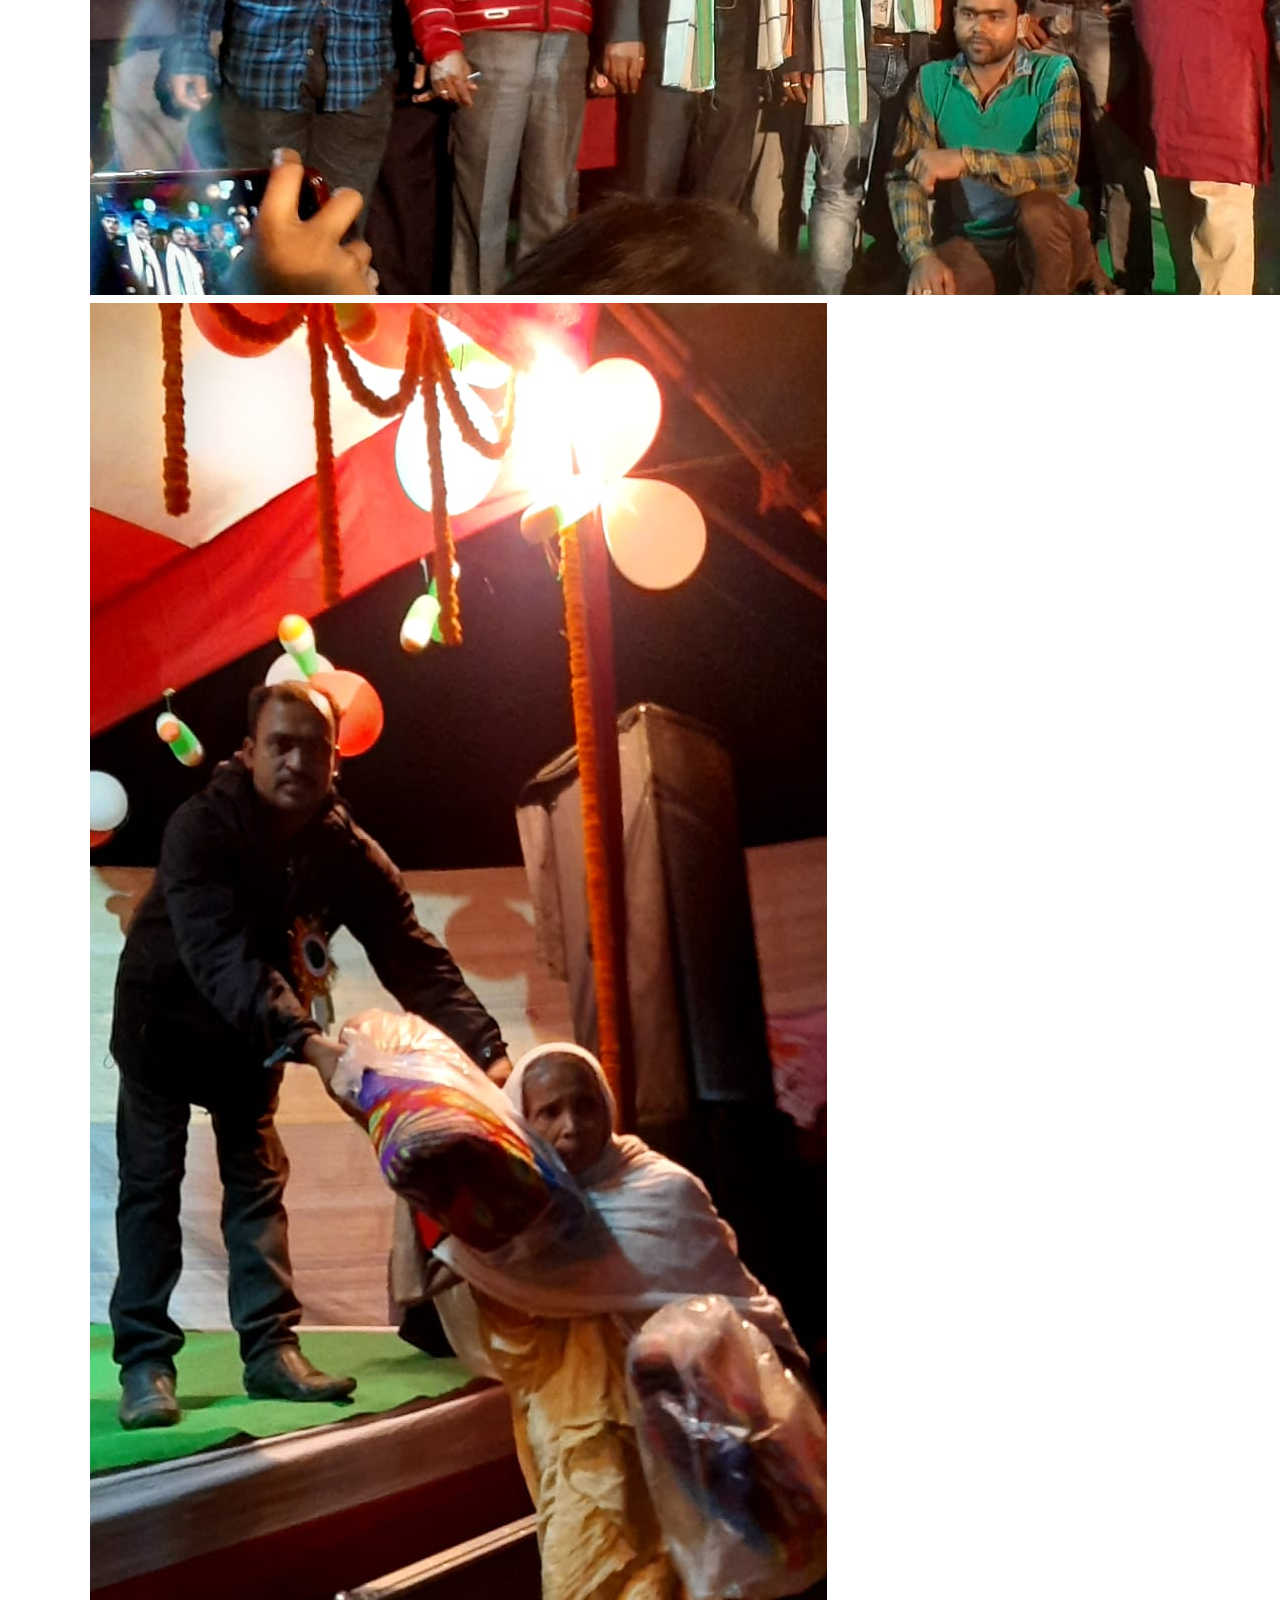
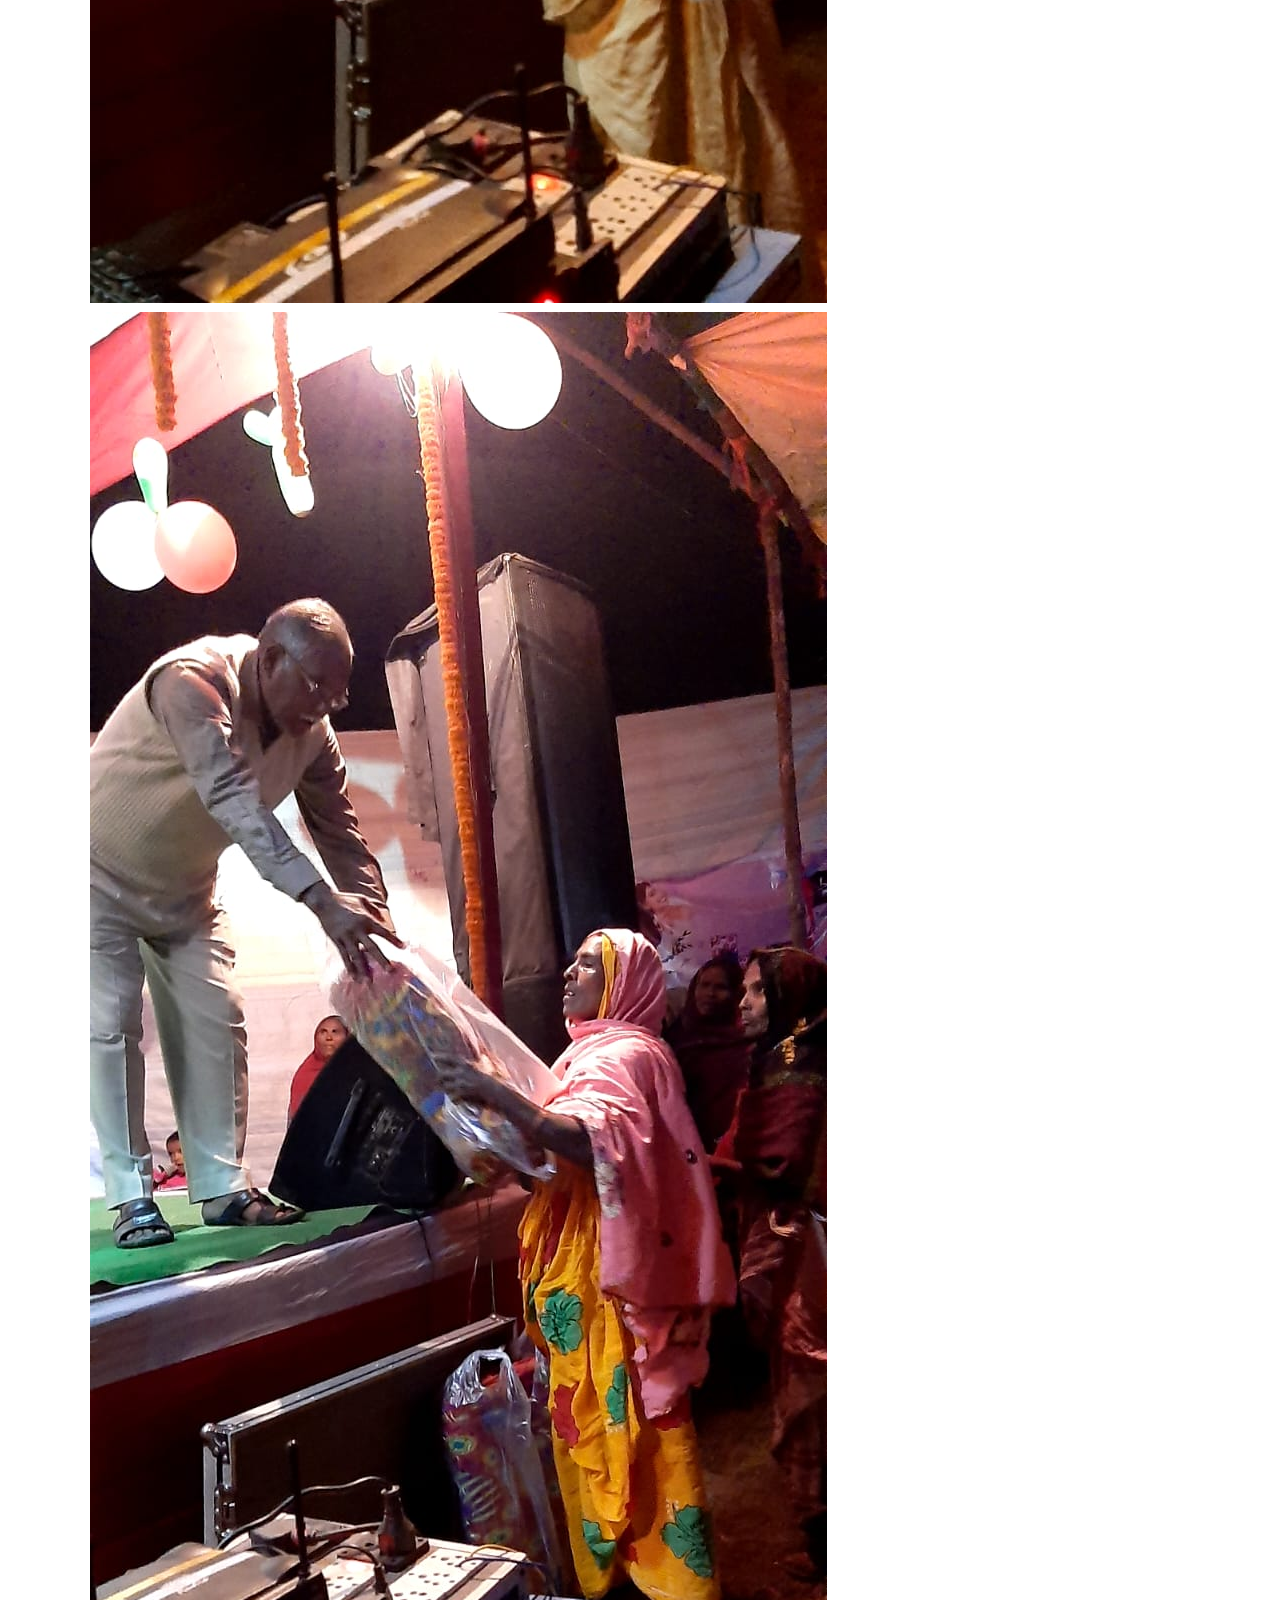
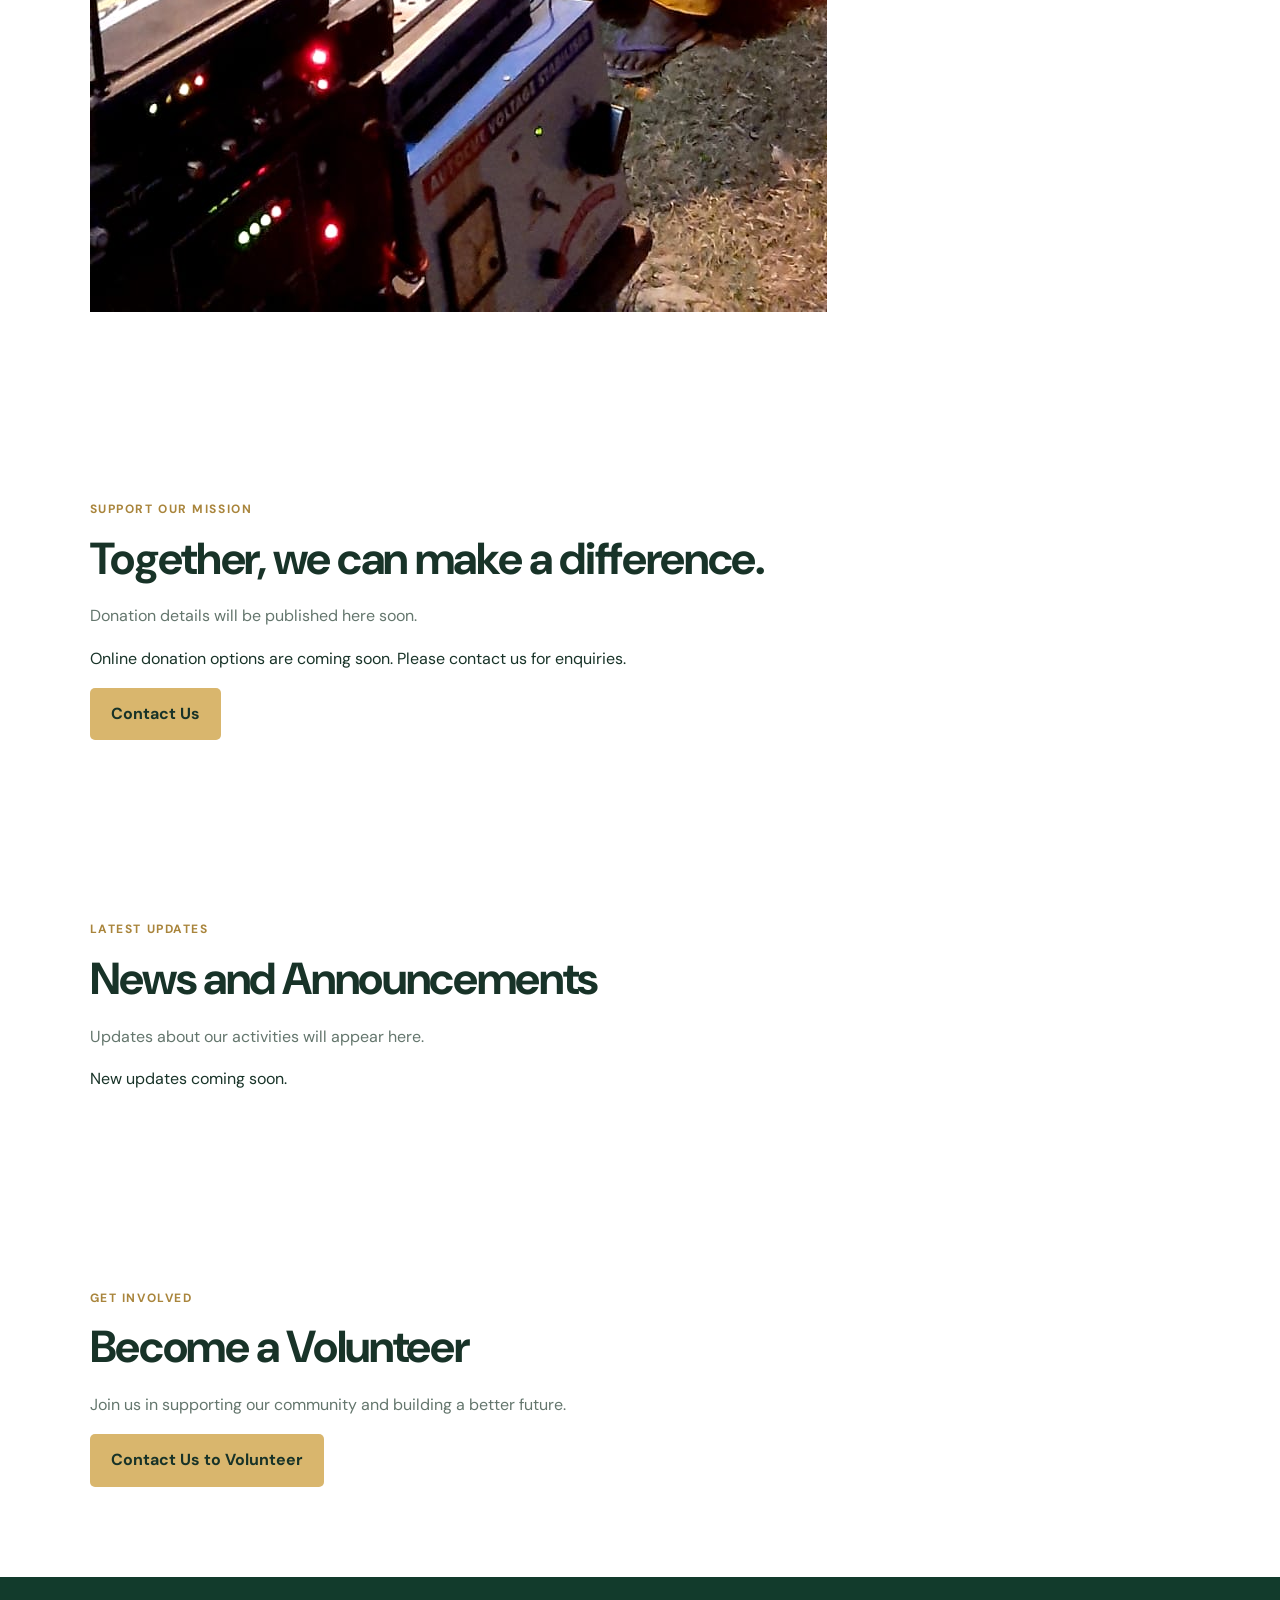
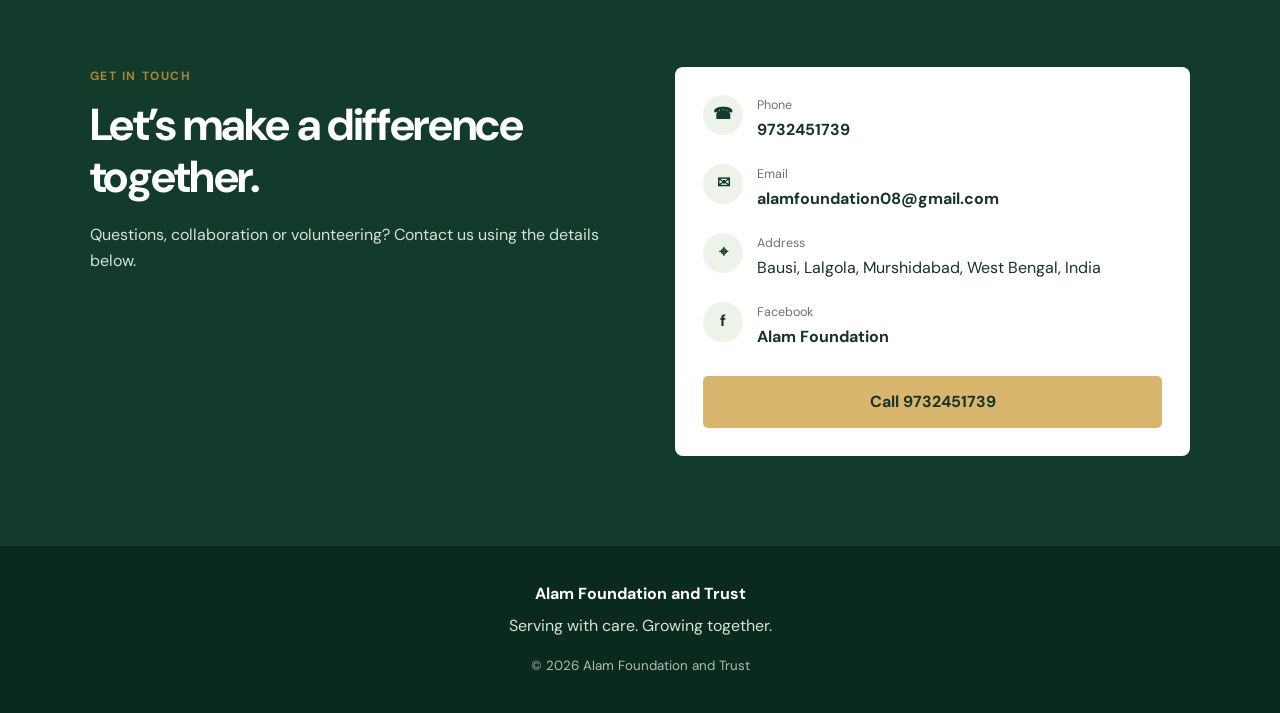
==== commit 84f8d5f5: "Update index.html" ====
--- a/index.html
+++ b/index.html
@@ -4,8 +4,15 @@
   <meta charset="utf-8">
   <meta name="viewport" content="width=device-width, initial-scale=1">
   <meta name="theme-color" content="#123b2c">
-  <meta name="description" content="Alam Foundation and Trust — community support, education and social development in Bausi, Lalgola, Murshidabad.">
-  <title>Alam Foundation and Trust</title>
+
+  <title>Alam Foundation and Trust | Social Service in Murshidabad</title>
+
+  <meta name="description" content="Alam Foundation and Trust, established in 2018, supports education, community welfare and social development in Bausi, Lalgola, Murshidabad, West Bengal.">
+
+  <meta name="robots" content="index, follow">
+
+  <link rel="canonical" href="https://alamfoundation08-debug.github.io/alam-foundation-website/">
+
   <link rel="stylesheet" href="styles.css">
 </head>
 <body>
@@ -74,29 +81,6 @@
 </div>
 </section>
 
-<style>
-.gallery-grid {
-  display: grid;
-  grid-template-columns: repeat(2, minmax(0, 1fr));
-  gap: 16px;
-  margin-top: 24px;
-}
-
-.gallery-grid img {
-  width: 100%;
-  height: 220px;
-  object-fit: cover;
-  border-radius: 12px;
-  box-shadow: 0 4px 12px rgba(0,0,0,0.12);
-}
-
-@media (max-width: 600px) {
-  .gallery-grid {
-    grid-template-columns: 1fr;
-  }
-}
-</style>
-
     <!-- Donate Section -->
     <section class="section" id="donate">
       <div class="section-heading">
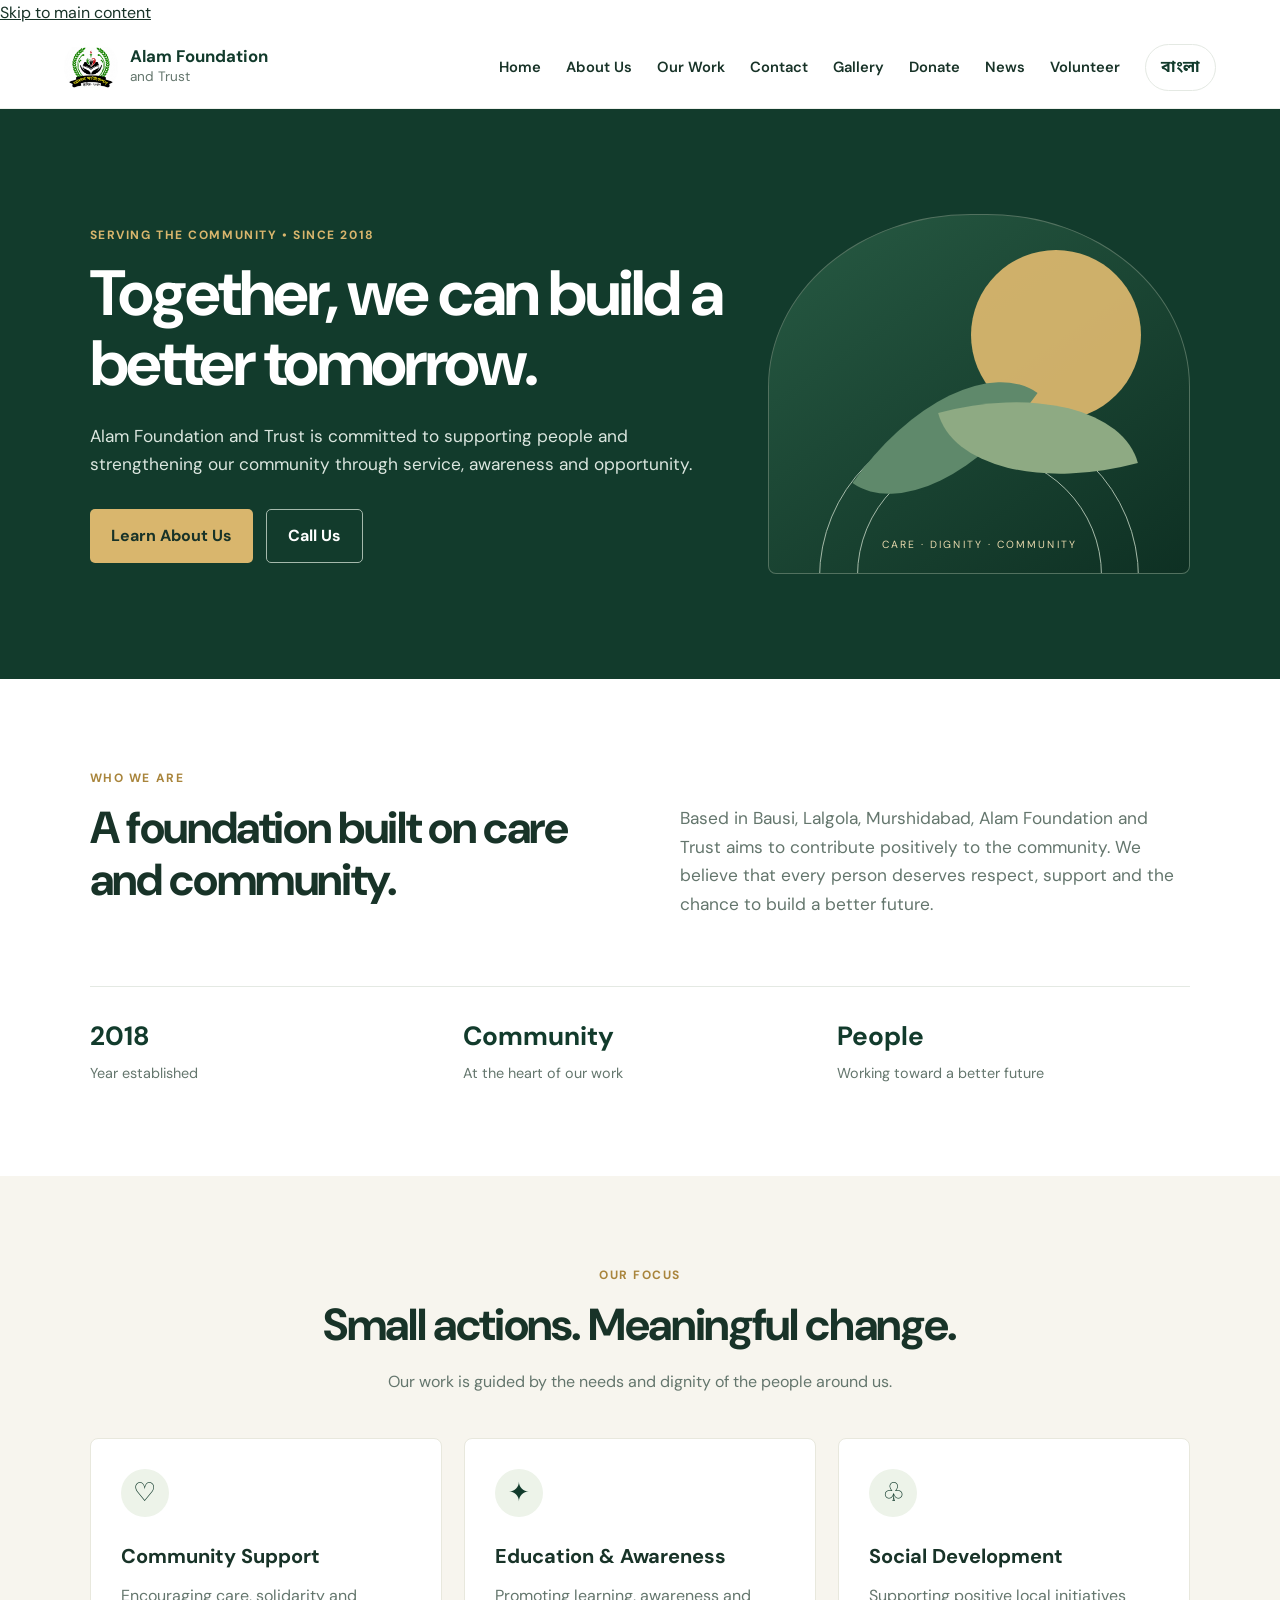
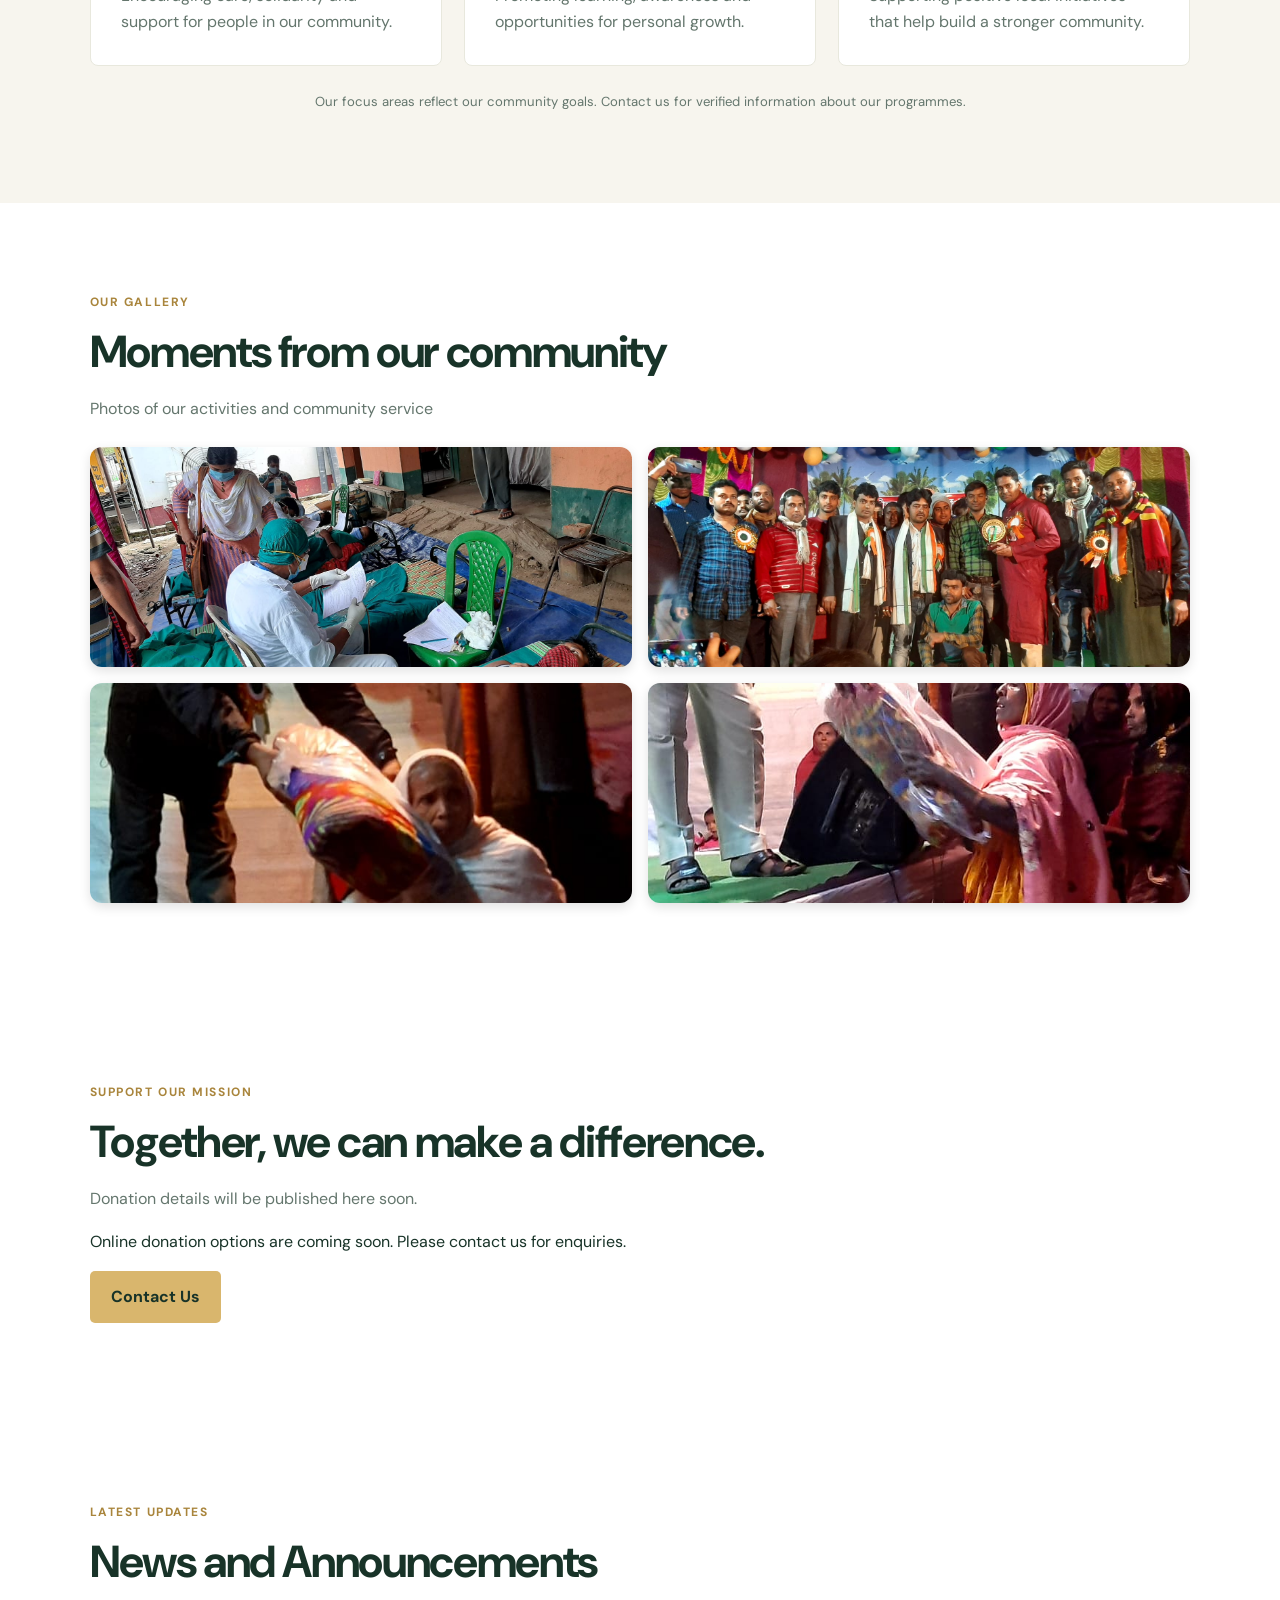
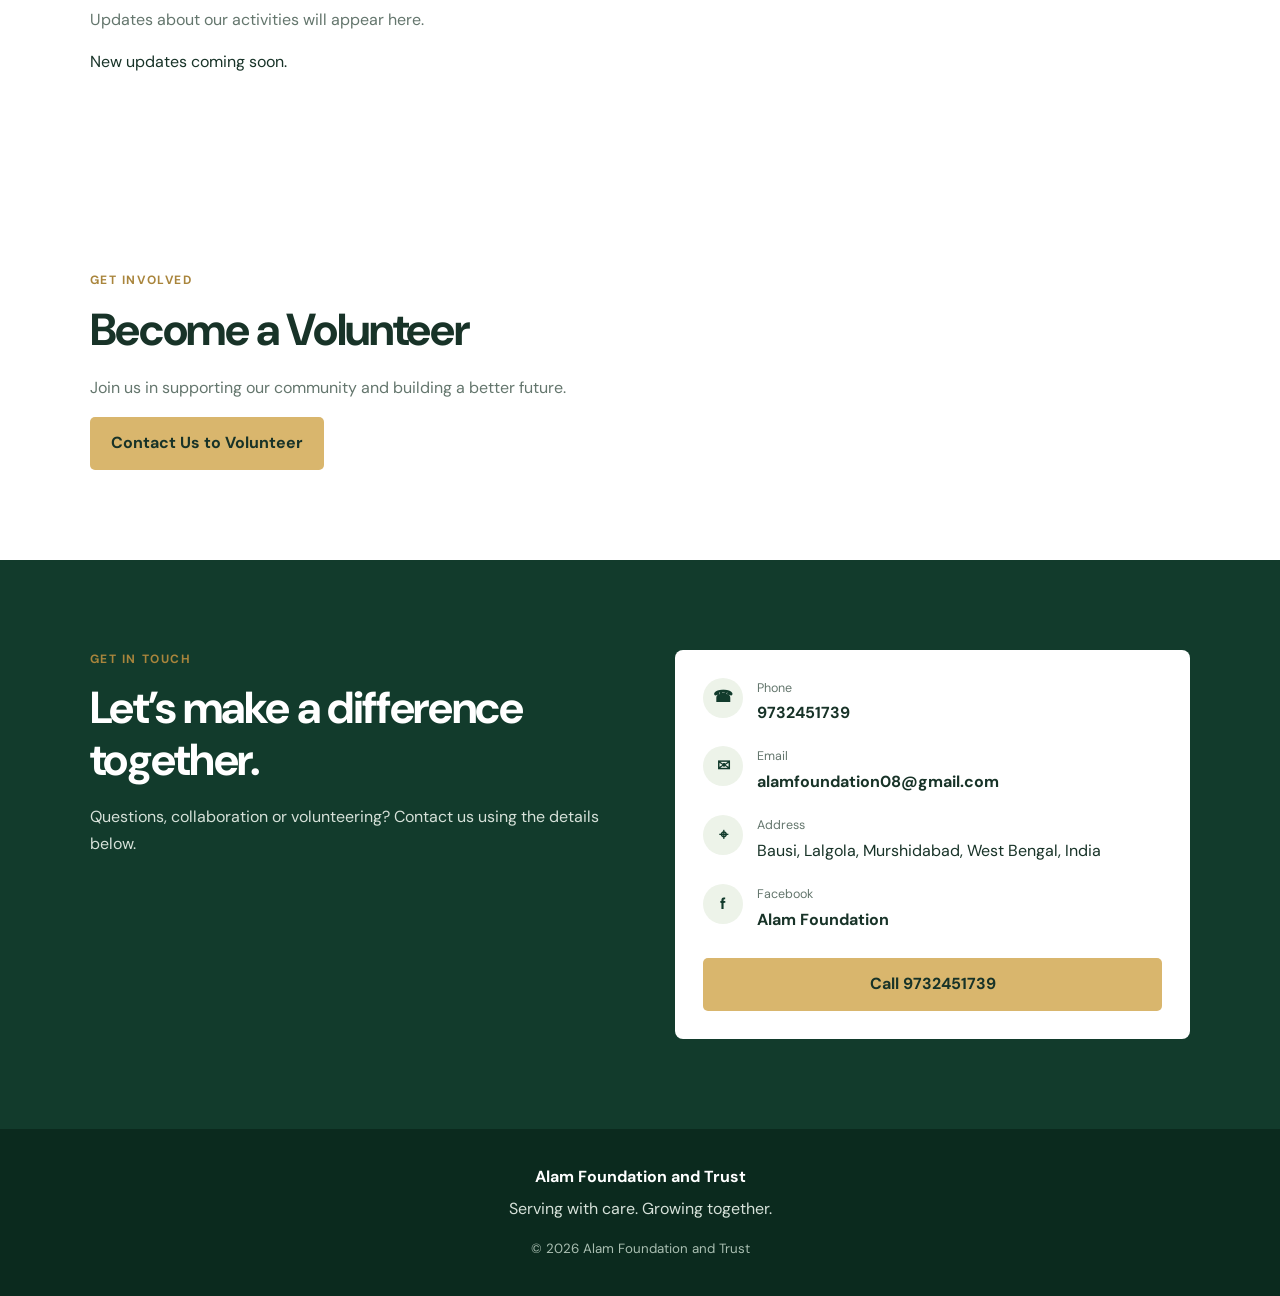
==== commit 825ef959: "Update index.html" ====
--- a/index.html
+++ b/index.html
@@ -1,135 +1,377 @@
+
 <!doctype html>
 <html lang="en">
 <head>
   <meta charset="utf-8">
   <meta name="viewport" content="width=device-width, initial-scale=1">
   <meta name="theme-color" content="#123b2c">
+  <meta name="color-scheme" content="light">
 
   <title>Alam Foundation and Trust | Social Service in Murshidabad</title>
 
-  <meta name="description" content="Alam Foundation and Trust, established in 2018, supports education, community welfare and social development in Bausi, Lalgola, Murshidabad, West Bengal.">
-
-  <meta name="robots" content="index, follow">
+  <meta name="description" content="Learn about Alam Foundation and Trust, established in 2018 in Bausi, Lalgola, Murshidabad, West Bengal. Explore our community support, education, social development and volunteer initiatives.">
+
+  <meta name="robots" content="index, follow, max-image-preview:large">
 
   <link rel="canonical" href="https://alamfoundation08-debug.github.io/alam-foundation-website/">
 
-  <link rel="stylesheet" href="styles.css">
+  <meta property="og:type" content="website">
+  <meta property="og:locale" content="en_IN">
+  <meta property="og:site_name" content="Alam Foundation and Trust">
+  <meta property="og:title" content="Alam Foundation and Trust | Social Service in Murshidabad">
+  <meta property="og:description" content="Discover the community support, education and social development initiatives of Alam Foundation and Trust in Murshidabad, West Bengal.">
+  <meta property="og:url" content="https://alamfoundation08-debug.github.io/alam-foundation-website/">
+  <meta property="og:image" content="https://alamfoundation08-debug.github.io/alam-foundation-website/assets/alam-foundation-logo.png">
+  <meta property="og:image:alt" content="Alam Foundation and Trust logo">
+
+  <meta name="twitter:card" content="summary">
+  <meta name="twitter:title" content="Alam Foundation and Trust">
+  <meta name="twitter:description" content="Community support, education and social development in Murshidabad, West Bengal.">
+  <meta name="twitter:image" content="https://alamfoundation08-debug.github.io/alam-foundation-website/assets/alam-foundation-logo.png">
+
+  <link rel="icon" type="image/png" href="./assets/alam-foundation-logo.png">
+  <link rel="stylesheet" href="./styles.css">
+
+  <script type="application/ld+json">
+  {
+    "@context": "https://schema.org",
+    "@type": "NGO",
+    "name": "Alam Foundation and Trust",
+    "url": "https://alamfoundation08-debug.github.io/alam-foundation-website/",
+    "logo": "https://alamfoundation08-debug.github.io/alam-foundation-website/assets/alam-foundation-logo.png",
+    "foundingDate": "2018",
+    "telephone": "+91-9732451739",
+    "email": "alamfoundation08@gmail.com",
+    "address": {
+      "@type": "PostalAddress",
+      "streetAddress": "Bausi, Lalgola",
+      "addressLocality": "Murshidabad",
+      "addressRegion": "West Bengal",
+      "addressCountry": "IN"
+    },
+    "sameAs": [
+      "https://www.facebook.com/share/1DbmxYzTsM/"
+    ]
+  }
+  </script>
 </head>
+
 <body>
+  <a class="skip-link" href="#main-content">Skip to main content</a>
+
   <header class="site-header">
     <a class="brand" href="#home" aria-label="Alam Foundation and Trust home">
-      <img src="./assets/alam-foundation-logo.png" alt="Alam Foundation and Trust logo" class="logo">
-      <span><strong>Alam Foundation</strong><small>and Trust</small></span>
+      <img
+        src="./assets/alam-foundation-logo.png"
+        alt="Alam Foundation and Trust logo"
+        class="logo"
+        width="80"
+        height="80"
+        fetchpriority="high"
+      >
+      <span>
+        <strong>Alam Foundation</strong>
+        <small>and Trust</small>
+      </span>
     </a>
-    <button class="menu-toggle" id="menuToggle" aria-label="Open navigation" aria-expanded="false">☰</button>
-    <nav id="nav">
+
+    <button
+      class="menu-toggle"
+      id="menuToggle"
+      type="button"
+      aria-label="Open navigation"
+      aria-controls="nav"
+      aria-expanded="false"
+    >☰</button>
+
+    <nav id="nav" aria-label="Main navigation">
       <a href="#home" data-en="Home" data-bn="হোম">Home</a>
       <a href="#about" data-en="About Us" data-bn="আমাদের সম্পর্কে">About Us</a>
       <a href="#activities" data-en="Our Work" data-bn="আমাদের কাজ">Our Work</a>
       <a href="#contact" data-en="Contact" data-bn="যোগাযোগ">Contact</a>
       <a href="#gallery" data-en="Gallery" data-bn="গ্যালারি">Gallery</a>
-<a href="#donate" data-en="Donate" data-bn="অনুদান">Donate</a>
-<a href="#news" data-en="News" data-bn="খবর">News</a>
-<a href="#volunteer" data-en="Volunteer" data-bn="স্বেচ্ছাসেবক">Volunteer</a>
+      <a href="#donate" data-en="Donate" data-bn="অনুদান">Donate</a>
+      <a href="#news" data-en="News" data-bn="খবর">News</a>
+      <a href="#volunteer" data-en="Volunteer" data-bn="স্বেচ্ছাসেবক">Volunteer</a>
       <button id="languageToggle" class="language-btn" type="button">বাংলা</button>
     </nav>
   </header>
 
-  <main>
+  <main id="main-content">
     <section class="hero" id="home">
       <div class="hero-content">
-        <p class="eyebrow" data-en="Serving the community • Since 2018" data-bn="সমাজের পাশে • ২০১৮ সাল থেকে">Serving the community • Since 2018</p>
-        <h1 data-en="Together, we can build a better tomorrow." data-bn="একসঙ্গে গড়ে তুলি আরও সুন্দর আগামী।">Together, we can build a better tomorrow.</h1>
-        <p class="hero-copy" data-en="Alam Foundation and Trust is committed to supporting people and strengthening our community through service, awareness and opportunity." data-bn="আলম ফাউন্ডেশন অ্যান্ড ট্রাস্ট মানুষের পাশে থাকা এবং সেবা, সচেতনতা ও সুযোগের মাধ্যমে সমাজকে এগিয়ে নিতে প্রতিশ্রুতিবদ্ধ।">Alam Foundation and Trust is committed to supporting people and strengthening our community through service, awareness and opportunity.</p>
+        <p class="eyebrow"
+           data-en="Serving the community • Since 2018"
+           data-bn="সমাজের পাশে • ২০১৮ সাল থেকে">
+          Serving the community • Since 2018
+        </p>
+
+        <h1
+          data-en="Together, we can build a better tomorrow."
+          data-bn="একসঙ্গে গড়ে তুলি আরও সুন্দর আগামী।">
+          Together, we can build a better tomorrow.
+        </h1>
+
+        <p class="hero-copy"
+           data-en="Alam Foundation and Trust is committed to supporting people and strengthening our community through service, awareness and opportunity."
+           data-bn="আলম ফাউন্ডেশন অ্যান্ড ট্রাস্ট মানুষের পাশে থাকা এবং সেবা, সচেতনতা ও সুযোগের মাধ্যমে সমাজকে এগিয়ে নিতে প্রতিশ্রুতিবদ্ধ।">
+          Alam Foundation and Trust is committed to supporting people and strengthening our community through service, awareness and opportunity.
+        </p>
+
         <div class="hero-actions">
-          <a class="button button-gold" href="#about" data-en="Learn About Us" data-bn="আমাদের সম্পর্কে জানুন">Learn About Us</a>
-          <a class="button button-outline" href="tel:9732451739" data-en="Call Us" data-bn="ফোন করুন">Call Us</a>
-        </div>
-      </div>
-      <div class="hero-art" aria-hidden="true"><div class="sun"></div><div class="circle circle-one"></div><div class="circle circle-two"></div><div class="leaf leaf-one"></div><div class="leaf leaf-two"></div><div class="art-caption">CARE · DIGNITY · COMMUNITY</div></div>
+          <a class="button button-gold" href="#about"
+             data-en="Learn About Us" data-bn="আমাদের সম্পর্কে জানুন">
+            Learn About Us
+          </a>
+          <a class="button button-outline" href="tel:+919732451739"
+             data-en="Call Us" data-bn="ফোন করুন">
+            Call Us
+          </a>
+        </div>
+      </div>
+
+      <div class="hero-art" aria-hidden="true">
+        <div class="sun"></div>
+        <div class="circle circle-one"></div>
+        <div class="circle circle-two"></div>
+        <div class="leaf leaf-one"></div>
+        <div class="leaf leaf-two"></div>
+        <div class="art-caption">CARE · DIGNITY · COMMUNITY</div>
+      </div>
     </section>
 
     <section class="intro section" id="about">
-      <div class="section-heading"><p class="eyebrow" data-en="Who we are" data-bn="আমরা কারা">Who we are</p><h2 data-en="A foundation built on care and community." data-bn="মানবিকতা ও সমাজের ভিত্তিতে গড়া একটি সংগঠন।">A foundation built on care and community.</h2></div>
-      <p class="intro-text" data-en="Based in Bausi, Lalgola, Murshidabad, Alam Foundation and Trust aims to contribute positively to the community. We believe that every person deserves respect, support and the chance to build a better future." data-bn="মুর্শিদাবাদের লালগোলার বাউসিতে অবস্থিত আলম ফাউন্ডেশন অ্যান্ড ট্রাস্ট সমাজের কল্যাণে ইতিবাচক ভূমিকা রাখতে চায়। আমরা বিশ্বাস করি, প্রত্যেক মানুষ সম্মান, সহযোগিতা এবং সুন্দর ভবিষ্যৎ গড়ার সুযোগ পাওয়ার যোগ্য।">Based in Bausi, Lalgola, Murshidabad, Alam Foundation and Trust aims to contribute positively to the community. We believe that every person deserves respect, support and the chance to build a better future.</p>
-      <div class="facts"><div><strong>2018</strong><span data-en="Year established" data-bn="প্রতিষ্ঠার বছর">Year established</span></div><div><strong>Community</strong><span data-en="At the heart of our work" data-bn="আমাদের কাজের মূল লক্ষ্য">At the heart of our work</span></div><div><strong>People</strong><span data-en="Working toward a better future" data-bn="উন্নত ভবিষ্যতের পথে একসঙ্গে">Working toward a better future</span></div></div>
+      <div class="section-heading">
+        <p class="eyebrow" data-en="Who we are" data-bn="আমরা কারা">Who we are</p>
+        <h2 data-en="A foundation built on care and community."
+            data-bn="মানবিকতা ও সমাজের ভিত্তিতে গড়া একটি সংগঠন।">
+          A foundation built on care and community.
+        </h2>
+      </div>
+
+      <p class="intro-text"
+         data-en="Based in Bausi, Lalgola, Murshidabad, Alam Foundation and Trust aims to contribute positively to the community. We believe that every person deserves respect, support and the chance to build a better future."
+         data-bn="মুর্শিদাবাদের লালগোলার বাউসিতে অবস্থিত আলম ফাউন্ডেশন অ্যান্ড ট্রাস্ট সমাজের কল্যাণে ইতিবাচক ভূমিকা রাখতে চায়। আমরা বিশ্বাস করি, প্রত্যেক মানুষ সম্মান, সহযোগিতা এবং সুন্দর ভবিষ্যৎ গড়ার সুযোগ পাওয়ার যোগ্য।">
+        Based in Bausi, Lalgola, Murshidabad, Alam Foundation and Trust aims to contribute positively to the community. We believe that every person deserves respect, support and the chance to build a better future.
+      </p>
+
+      <div class="facts">
+        <div>
+          <strong>2018</strong>
+          <span data-en="Year established" data-bn="প্রতিষ্ঠার বছর">Year established</span>
+        </div>
+        <div>
+          <strong>Community</strong>
+          <span data-en="At the heart of our work" data-bn="আমাদের কাজের মূল লক্ষ্য">At the heart of our work</span>
+        </div>
+        <div>
+          <strong>People</strong>
+          <span data-en="Working toward a better future" data-bn="উন্নত ভবিষ্যতের পথে একসঙ্গে">Working toward a better future</span>
+        </div>
+      </div>
     </section>
 
     <section class="work-section section" id="activities">
-      <div class="section-heading"><p class="eyebrow" data-en="Our focus" data-bn="আমাদের লক্ষ্য">Our focus</p><h2 data-en="Small actions. Meaningful change." data-bn="ছোট উদ্যোগ, অর্থবহ পরিবর্তন।">Small actions. Meaningful change.</h2><p data-en="Our work is guided by the needs and dignity of the people around us." data-bn="আমাদের কাজ পরিচালিত হয় মানুষের প্রয়োজন ও মর্যাদাকে গুরুত্ব দিয়ে।">Our work is guided by the needs and dignity of the people around us.</p></div>
+      <div class="section-heading">
+        <p class="eyebrow" data-en="Our focus" data-bn="আমাদের লক্ষ্য">Our focus</p>
+        <h2 data-en="Small actions. Meaningful change."
+            data-bn="ছোট উদ্যোগ, অর্থবহ পরিবর্তন।">
+          Small actions. Meaningful change.
+        </h2>
+        <p data-en="Our work is guided by the needs and dignity of the people around us."
+           data-bn="আমাদের কাজ পরিচালিত হয় মানুষের প্রয়োজন ও মর্যাদাকে গুরুত্ব দিয়ে।">
+          Our work is guided by the needs and dignity of the people around us.
+        </p>
+      </div>
+
       <div class="cards">
-        <article class="card"><div class="card-icon">♡</div><h3 data-en="Community Support" data-bn="সমাজের পাশে">Community Support</h3><p data-en="Encouraging care, solidarity and support for people in our community." data-bn="সমাজের মানুষের জন্য সহমর্মিতা, ঐক্য ও সহযোগিতাকে উৎসাহিত করা।">Encouraging care, solidarity and support for people in our community.</p></article>
-        <article class="card"><div class="card-icon">✦</div><h3 data-en="Education & Awareness" data-bn="শিক্ষা ও সচেতনতা">Education & Awareness</h3><p data-en="Promoting learning, awareness and opportunities for personal growth." data-bn="শিক্ষা, সচেতনতা এবং ব্যক্তিগত বিকাশের সুযোগকে এগিয়ে নেওয়া।">Promoting learning, awareness and opportunities for personal growth.</p></article>
-        <article class="card"><div class="card-icon">♧</div><h3 data-en="Social Development" data-bn="সামাজিক উন্নয়ন">Social Development</h3><p data-en="Supporting positive local initiatives that help build a stronger community." data-bn="শক্তিশালী সমাজ গড়তে ইতিবাচক স্থানীয় উদ্যোগকে সহযোগিতা করা।">Supporting positive local initiatives that help build a stronger community.</p></article>
-      </div>
-      <p class="note" data-en="These are general focus areas for the website. Add verified details and photos of actual programmes before publishing." data-bn="ওয়েবসাইটের জন্য এগুলি সাধারণ লক্ষ্য হিসেবে দেওয়া হয়েছে। প্রকাশের আগে প্রকৃত কার্যক্রমের যাচাই করা তথ্য ও ছবি যোগ করুন।">These are general focus areas for the website. Add verified details and photos of actual programmes before publishing.</p>
-    </section>
-
-   <!-- Gallery Section -->
-<section class="section" id="gallery">
-  <div class="section-heading">
-    <p class="eyebrow" data-en="Our Gallery" data-bn="আমাদের গ্যালারি">Our Gallery</p>
-    <h2 data-en="Moments from our community" data-bn="আমাদের কার্যক্রমের মুহূর্ত">Moments from our community</h2>
-    <p data-en="Photos of our activities and community service" data-bn="আমাদের কার্যক্রম ও সমাজসেবার ছবি">Photos of our activities and community service</p>
-  </div>
-
-  <div class="gallery-grid">
-  <img src="assets/blood-donation-camp.jpg" alt="Blood Donation Camp">
-  <img src="assets/volunteer-team.jpg" alt="Volunteer Team">
-  <img src="assets/donation-program.jpg" alt="Donation Program">
-  <img src="assets/donation-program-2.jpg" alt="Donation Program Activity">
-</div>
-</section>
-
-    <!-- Donate Section -->
+        <article class="card">
+          <div class="card-icon" aria-hidden="true">♡</div>
+          <h3 data-en="Community Support" data-bn="সমাজের পাশে">Community Support</h3>
+          <p data-en="Encouraging care, solidarity and support for people in our community."
+             data-bn="সমাজের মানুষের জন্য সহমর্মিতা, ঐক্য ও সহযোগিতাকে উৎসাহিত করা।">
+            Encouraging care, solidarity and support for people in our community.
+          </p>
+        </article>
+
+        <article class="card">
+          <div class="card-icon" aria-hidden="true">✦</div>
+          <h3 data-en="Education & Awareness" data-bn="শিক্ষা ও সচেতনতা">Education & Awareness</h3>
+          <p data-en="Promoting learning, awareness and opportunities for personal growth."
+             data-bn="শিক্ষা, সচেতনতা এবং ব্যক্তিগত বিকাশের সুযোগকে এগিয়ে নেওয়া।">
+            Promoting learning, awareness and opportunities for personal growth.
+          </p>
+        </article>
+
+        <article class="card">
+          <div class="card-icon" aria-hidden="true">♧</div>
+          <h3 data-en="Social Development" data-bn="সামাজিক উন্নয়ন">Social Development</h3>
+          <p data-en="Supporting positive local initiatives that help build a stronger community."
+             data-bn="শক্তিশালী সমাজ গড়তে ইতিবাচক স্থানীয় উদ্যোগকে সহযোগিতা করা।">
+            Supporting positive local initiatives that help build a stronger community.
+          </p>
+        </article>
+      </div>
+
+      <p class="note"
+         data-en="Our focus areas reflect our community goals. Contact us for verified information about our programmes."
+         data-bn="আমাদের লক্ষ্য সমাজের কল্যাণ। প্রকৃত কার্যক্রমের যাচাই করা তথ্যের জন্য আমাদের সঙ্গে যোগাযোগ করুন।">
+        Our focus areas reflect our community goals. Contact us for verified information about our programmes.
+      </p>
+    </section>
+
+    <section class="section" id="gallery">
+      <div class="section-heading">
+        <p class="eyebrow" data-en="Our Gallery" data-bn="আমাদের গ্যালারি">Our Gallery</p>
+        <h2 data-en="Moments from our community" data-bn="আমাদের কার্যক্রমের মুহূর্ত">Moments from our community</h2>
+        <p data-en="Photos of our activities and community service"
+           data-bn="আমাদের কার্যক্রম ও সমাজসেবার ছবি">
+          Photos of our activities and community service
+        </p>
+      </div>
+
+      <div class="gallery-grid">
+        <img src="./assets/blood-donation-camp.jpg"
+             alt="Blood donation camp"
+             loading="lazy" decoding="async">
+        <img src="./assets/volunteer-team.jpg"
+             alt="Alam Foundation volunteer team"
+             loading="lazy" decoding="async">
+        <img src="./assets/donation-program.jpg"
+             alt="Community donation programme"
+             loading="lazy" decoding="async">
+        <img src="./assets/donation-program-2.jpg"
+             alt="Community support activity"
+             loading="lazy" decoding="async">
+      </div>
+    </section>
+
     <section class="section" id="donate">
       <div class="section-heading">
         <p class="eyebrow" data-en="Support Our Mission" data-bn="আমাদের উদ্যোগে সহযোগিতা করুন">Support Our Mission</p>
-        <h2 data-en="Together, we can make a difference." data-bn="একসঙ্গে আমরা পরিবর্তন আনতে পারি।">Together, we can make a difference.</h2>
-        <p data-en="Donation details will be published here soon." data-bn="অনুদানের তথ্য শীঘ্রই এখানে প্রকাশ করা হবে।">Donation details will be published here soon.</p>
-      </div>
-      <p data-en="Online donation options are coming soon. Please contact us for enquiries." data-bn="অনলাইনে অনুদানের ব্যবস্থা শীঘ্রই যোগ করা হবে। জানতে আমাদের সঙ্গে যোগাযোগ করুন।">Online donation options are coming soon. Please contact us for enquiries.</p>
-      <a class="button button-gold" href="mailto:alamfoundation08@gmail.com" data-en="Contact Us" data-bn="যোগাযোগ করুন">Contact Us</a>
-    </section>
-
-    <!-- News Section -->
+        <h2 data-en="Together, we can make a difference."
+            data-bn="একসঙ্গে আমরা পরিবর্তন আনতে পারি।">
+          Together, we can make a difference.
+        </h2>
+        <p data-en="Donation details will be published here soon."
+           data-bn="অনুদানের তথ্য শীঘ্রই এখানে প্রকাশ করা হবে।">
+          Donation details will be published here soon.
+        </p>
+      </div>
+
+      <p data-en="Online donation options are coming soon. Please contact us for enquiries."
+         data-bn="অনলাইনে অনুদানের ব্যবস্থা শীঘ্রই যোগ করা হবে। জানতে আমাদের সঙ্গে যোগাযোগ করুন।">
+        Online donation options are coming soon. Please contact us for enquiries.
+      </p>
+
+      <a class="button button-gold" href="mailto:alamfoundation08@gmail.com"
+         data-en="Contact Us" data-bn="যোগাযোগ করুন">
+        Contact Us
+      </a>
+    </section>
+
     <section class="section" id="news">
       <div class="section-heading">
         <p class="eyebrow" data-en="Latest Updates" data-bn="সর্বশেষ আপডেট">Latest Updates</p>
         <h2 data-en="News and Announcements" data-bn="খবর ও ঘোষণা">News and Announcements</h2>
-        <p data-en="Updates about our activities will appear here." data-bn="আমাদের কার্যক্রমের খবর এখানে প্রকাশ করা হবে।">Updates about our activities will appear here.</p>
-      </div>
-      <p data-en="New updates coming soon." data-bn="নতুন আপডেট শীঘ্রই প্রকাশ করা হবে।">New updates coming soon.</p>
-    </section>
-
-    <!-- Volunteer Section -->
+        <p data-en="Updates about our activities will appear here."
+           data-bn="আমাদের কার্যক্রমের খবর এখানে প্রকাশ করা হবে।">
+          Updates about our activities will appear here.
+        </p>
+      </div>
+      <p data-en="New updates coming soon." data-bn="নতুন আপডেট শীঘ্রই প্রকাশ করা হবে।">
+        New updates coming soon.
+      </p>
+    </section>
+
     <section class="section" id="volunteer">
       <div class="section-heading">
         <p class="eyebrow" data-en="Get Involved" data-bn="আমাদের সঙ্গে যুক্ত হোন">Get Involved</p>
         <h2 data-en="Become a Volunteer" data-bn="স্বেচ্ছাসেবক হিসেবে যুক্ত হোন">Become a Volunteer</h2>
-        <p data-en="Join us in supporting our community and building a better future." data-bn="সমাজের পাশে দাঁড়াতে এবং সুন্দর ভবিষ্যৎ গড়তে আমাদের সঙ্গে যুক্ত হোন।">Join us in supporting our community and building a better future.</p>
-      </div>
-      <a class="button button-gold" href="mailto:alamfoundation08@gmail.com?subject=Volunteer%20Enquiry" data-en="Contact Us to Volunteer" data-bn="স্বেচ্ছাসেবার জন্য যোগাযোগ করুন">Contact Us to Volunteer</a>
-    </section>
+        <p data-en="Join us in supporting our community and building a better future."
+           data-bn="সমাজের পাশে দাঁড়াতে এবং সুন্দর ভবিষ্যৎ গড়তে আমাদের সঙ্গে যুক্ত হোন।">
+          Join us in supporting our community and building a better future.
+        </p>
+      </div>
+
+      <a class="button button-gold"
+         href="mailto:alamfoundation08@gmail.com?subject=Volunteer%20Enquiry"
+         data-en="Contact Us to Volunteer"
+         data-bn="স্বেচ্ছাসেবার জন্য যোগাযোগ করুন">
+        Contact Us to Volunteer
+      </a>
+    </section>
+
     <section class="contact-section section" id="contact">
-      <div class="contact-copy"><p class="eyebrow" data-en="Get in touch" data-bn="যোগাযোগ করুন">Get in touch</p><h2 data-en="Let’s make a difference together." data-bn="চলুন, একসঙ্গে ইতিবাচক পরিবর্তন আনি।">Let’s make a difference together.</h2><p data-en="Questions, collaboration or volunteering? Contact us using the details below." data-bn="কোনো প্রশ্ন, সহযোগিতা বা স্বেচ্ছাসেবায় যুক্ত হতে চাইলে নিচের তথ্য দিয়ে যোগাযোগ করুন।">Questions, collaboration or volunteering? Contact us using the details below.</p></div>
+      <div class="contact-copy">
+        <p class="eyebrow" data-en="Get in touch" data-bn="যোগাযোগ করুন">Get in touch</p>
+        <h2 data-en="Let’s make a difference together."
+            data-bn="চলুন, একসঙ্গে ইতিবাচক পরিবর্তন আনি।">
+          Let’s make a difference together.
+        </h2>
+        <p data-en="Questions, collaboration or volunteering? Contact us using the details below."
+           data-bn="কোনো প্রশ্ন, সহযোগিতা বা স্বেচ্ছাসেবায় যুক্ত হতে চাইলে নিচের তথ্য দিয়ে যোগাযোগ করুন।">
+          Questions, collaboration or volunteering? Contact us using the details below.
+        </p>
+      </div>
+
       <div class="contact-details">
-        <div class="contact-item"><span class="contact-icon">☎</span><div><small data-en="Phone" data-bn="ফোন">Phone</small><a href="tel:9732451739">9732451739</a></div></div>
-        <div class="contact-item"><span class="contact-icon">✉</span><div><small>Email</small><a href="mailto:alamfoundation08@gmail.com">alamfoundation08@gmail.com</a></div></div>
-        <div class="contact-item"><span class="contact-icon">⌖</span><div><small data-en="Address" data-bn="ঠিকানা">Address</small><p data-en="Bausi, Lalgola, Murshidabad, West Bengal, India" data-bn="বাউসি, লালগোলা, মুর্শিদাবাদ, পশ্চিমবঙ্গ, ভারত">Bausi, Lalgola, Murshidabad, West Bengal, India</p></div></div>
         <div class="contact-item">
-  <span class="contact-icon">f</span>
-  <div>
-    <small>Facebook</small>
-    <a href="https://www.facebook.com/share/1DbmxYzTsM/" target="_blank" rel="noopener noreferrer">Alam Foundation</a>
-  </div>
-        </div>
-        <a class="button button-gold full" href="tel:9732451739" data-en="Call 9732451739" data-bn="ফোন করুন: 9732451739">Call 9732451739</a>
+          <span class="contact-icon" aria-hidden="true">☎</span>
+          <div>
+            <small data-en="Phone" data-bn="ফোন">Phone</small>
+            <a href="tel:+919732451739">9732451739</a>
+          </div>
+        </div>
+
+        <div class="contact-item">
+          <span class="contact-icon" aria-hidden="true">✉</span>
+          <div>
+            <small>Email</small>
+            <a href="mailto:alamfoundation08@gmail.com">alamfoundation08@gmail.com</a>
+          </div>
+        </div>
+
+        <div class="contact-item">
+          <span class="contact-icon" aria-hidden="true">⌖</span>
+          <div>
+            <small data-en="Address" data-bn="ঠিকানা">Address</small>
+            <p data-en="Bausi, Lalgola, Murshidabad, West Bengal, India"
+               data-bn="বাউসি, লালগোলা, মুর্শিদাবাদ, পশ্চিমবঙ্গ, ভারত">
+              Bausi, Lalgola, Murshidabad, West Bengal, India
+            </p>
+          </div>
+        </div>
+
+        <div class="contact-item">
+          <span class="contact-icon" aria-hidden="true">f</span>
+          <div>
+            <small>Facebook</small>
+            <a href="https://www.facebook.com/share/1DbmxYzTsM/"
+               target="_blank" rel="noopener noreferrer">
+              Alam Foundation
+            </a>
+          </div>
+        </div>
+
+        <a class="button button-gold full" href="tel:+919732451739"
+           data-en="Call 9732451739" data-bn="ফোন করুন: 9732451739">
+          Call 9732451739
+        </a>
       </div>
     </section>
   </main>
-  <footer class="site-footer"><a class="footer-brand" href="#home">Alam Foundation and Trust</a><p data-en="Serving with care. Growing together." data-bn="সেবায় অঙ্গীকারবদ্ধ, উন্নয়নে একসঙ্গে।">Serving with care. Growing together.</p><small>© <span id="year"></span> Alam Foundation and Trust</small></footer>
-  <script src="script.js"></script>
-
+
+  <footer class="site-footer">
+    <a class="footer-brand" href="#home">Alam Foundation and Trust</a>
+    <p data-en="Serving with care. Growing together."
+       data-bn="সেবায় অঙ্গীকারবদ্ধ, উন্নয়নে একসঙ্গে।">
+      Serving with care. Growing together.
+    </p>
+    <small>© <span id="year">2026</span> Alam Foundation and Trust</small>
+  </footer>
+
+  <script src="./script.js"></script>
 </body>
-</html>
+  </html>
+  
--- a/styles.css
+++ b/styles.css
@@ -2,3 +2,25 @@
 :root{--green:#123b2c;--green2:#1e5941;--gold:#d9b66d;--cream:#f7f5ee;--ink:#183328;--muted:#64766d;--white:#fff;--line:#e4e9e3}
 *{box-sizing:border-box}html{scroll-behavior:smooth}body{margin:0;color:var(--ink);font-family:"DM Sans","Noto Sans Bengali",sans-serif;line-height:1.65}a{color:inherit}.site-header{height:auto;min-height:82px;padding:14px max(5vw,20px);display:flex;align-items:center;justify-content:space-between;gap:24px;background:#fff;position:sticky;top:0;z-index:20;border-bottom:1px solid #edf0eb}.brand{display:flex;align-items:center;gap:12px;text-decoration:none;color:var(--green)}.logo{width:54px;height:54px;object-fit:contain;border-radius:50%}.brand strong{display:block;font-size:1.05rem;line-height:1.2}.brand small{display:block;color:var(--muted);font-size:.85rem}nav{display:flex;align-items:center;gap:25px}nav a{text-decoration:none;font-size:.92rem;font-weight:600}nav a:hover{color:#98752d}.language-btn,.menu-toggle{border:1px solid var(--line);background:#fff;color:var(--green);border-radius:999px;padding:9px 15px;font:inherit;font-weight:700;cursor:pointer}.menu-toggle{display:none}.hero{min-height:570px;background:var(--green);color:#fff;padding:80px max(7vw,24px);display:grid;grid-template-columns:1.2fr .8fr;align-items:center;gap:45px;overflow:hidden}.hero-content{max-width:680px}.eyebrow{text-transform:uppercase;letter-spacing:.13em;font-size:.75rem;font-weight:700;color:#a9853c;margin:0 0 14px}.hero .eyebrow{color:var(--gold)}h1,h2,h3,p{margin-top:0}h1{font-size:clamp(2.5rem,5vw,4.6rem);line-height:1.08;letter-spacing:-.04em;margin-bottom:24px;max-width:780px}h2{font-size:clamp(2rem,3.5vw,3rem);line-height:1.15;letter-spacing:-.03em;margin-bottom:18px}.hero-copy{font-size:1.08rem;color:#dbe6df;max-width:610px}.hero-actions{display:flex;gap:13px;flex-wrap:wrap;margin-top:30px}.button{display:inline-flex;justify-content:center;align-items:center;text-decoration:none;padding:13px 21px;border-radius:5px;font-weight:700;min-height:48px}.button-gold{background:var(--gold);color:#183328}.button-outline{border:1px solid #a5b9ac;color:#fff}.hero-art{height:360px;position:relative;border:1px solid #52715f;border-radius:48% 48% 8px 8px;background:linear-gradient(145deg,#275a43,#0e3023);overflow:hidden}.sun{position:absolute;width:170px;height:170px;border-radius:50%;background:var(--gold);top:35px;right:48px;opacity:.95}.circle{position:absolute;border:1px solid #a4b9a8;border-radius:50%;width:320px;height:320px;bottom:-165px;left:calc(50% - 160px)}.circle-two{width:245px;height:245px;bottom:-125px;left:calc(50% - 122px)}.leaf{position:absolute;background:#5f896b;width:100px;height:180px;border-radius:100% 0 100% 0;transform:rotate(35deg);bottom:45px;left:30%}.leaf-two{left:52%;transform:rotate(75deg);background:#8eaa83}.art-caption{position:absolute;bottom:20px;width:100%;text-align:center;letter-spacing:.2em;font-size:.65rem;color:#e7d8ad}.section{padding:90px max(7vw,24px)}.intro{display:grid;grid-template-columns:1fr 1fr;gap:25px 80px;align-items:start}.section-heading{max-width:680px}.intro-text{color:var(--muted);font-size:1.08rem;margin-top:35px}.facts{grid-column:1/-1;display:grid;grid-template-columns:repeat(3,1fr);gap:20px;margin-top:25px;border-top:1px solid var(--line);padding-top:28px}.facts div{display:flex;flex-direction:column;gap:4px}.facts strong{font-size:1.65rem;color:var(--green)}.facts span{color:var(--muted);font-size:.9rem}.work-section{background:var(--cream)}.work-section .section-heading{text-align:center;margin:0 auto 42px}.section-heading>p:not(.eyebrow){color:var(--muted)}.cards{display:grid;grid-template-columns:repeat(3,1fr);gap:22px}.card{background:#fff;border:1px solid #e8e8dd;padding:30px;border-radius:8px}.card-icon{width:48px;height:48px;display:grid;place-items:center;background:#edf3e9;color:var(--green);font-size:1.6rem;border-radius:50%;margin-bottom:23px}.card h3{font-size:1.25rem;margin-bottom:10px}.card p{color:var(--muted);margin-bottom:0}.note{font-size:.82rem;color:var(--muted);text-align:center;margin:25px auto 0;max-width:760px}.contact-section{display:grid;grid-template-columns:1fr 1fr;gap:70px;background:var(--green);color:#fff}.contact-copy{max-width:520px}.contact-copy>p:not(.eyebrow){color:#d6e1d9}.contact-details{background:#fff;color:var(--ink);padding:28px;border-radius:8px;display:flex;flex-direction:column;gap:20px}.contact-item{display:flex;gap:14px;align-items:flex-start}.contact-icon{width:40px;height:40px;display:grid;place-items:center;background:#edf3e9;border-radius:50%;color:var(--green);font-weight:700;flex-shrink:0}.contact-item small{display:block;color:var(--muted);font-size:.78rem;margin-bottom:2px}.contact-item a{font-weight:700;text-decoration:none;overflow-wrap:anywhere}.contact-item p{margin:0}.muted{font-size:.8rem;color:var(--muted)}.full{width:100%;margin-top:5px}.site-footer{text-align:center;padding:35px 20px;background:#0b2a1e;color:#d6e1d9}.footer-brand{font-weight:700;text-decoration:none;color:#fff}.site-footer p{margin:6px 0 12px}.site-footer small{color:#a9beb1}
 @media(max-width:760px){.site-header{padding:12px 18px}.logo{width:44px;height:44px}.menu-toggle{display:block}nav{display:none;position:absolute;left:0;right:0;top:100%;padding:18px;background:#fff;border-bottom:1px solid var(--line);flex-direction:column;align-items:stretch;gap:14px}nav.open{display:flex}nav a,.language-btn{text-align:center}.hero{grid-template-columns:1fr;padding-top:65px;padding-bottom:55px;gap:38px}.hero-art{height:250px;max-width:440px;width:100%;margin:auto}.sun{width:120px;height:120px}.section{padding:65px 22px}.intro{grid-template-columns:1fr;gap:10px}.intro-text{margin-top:0}.facts{grid-template-columns:1fr;gap:16px}.cards{grid-template-columns:1fr}.contact-section{grid-template-columns:1fr;gap:28px}.contact-details{padding:22px}h1{font-size:2.8rem}}
+/* Gallery */
+.gallery-grid {
+  display: grid;
+  grid-template-columns: repeat(2, minmax(0, 1fr));
+  gap: 16px;
+  margin-top: 24px;
+}
+
+.gallery-grid img {
+  display: block;
+  width: 100%;
+  height: 220px;
+  object-fit: cover;
+  border-radius: 12px;
+  box-shadow: 0 4px 12px rgba(0, 0, 0, 0.12);
+}
+
+@media (max-width: 600px) {
+  .gallery-grid {
+    grid-template-columns: 1fr;
+  }
+}
